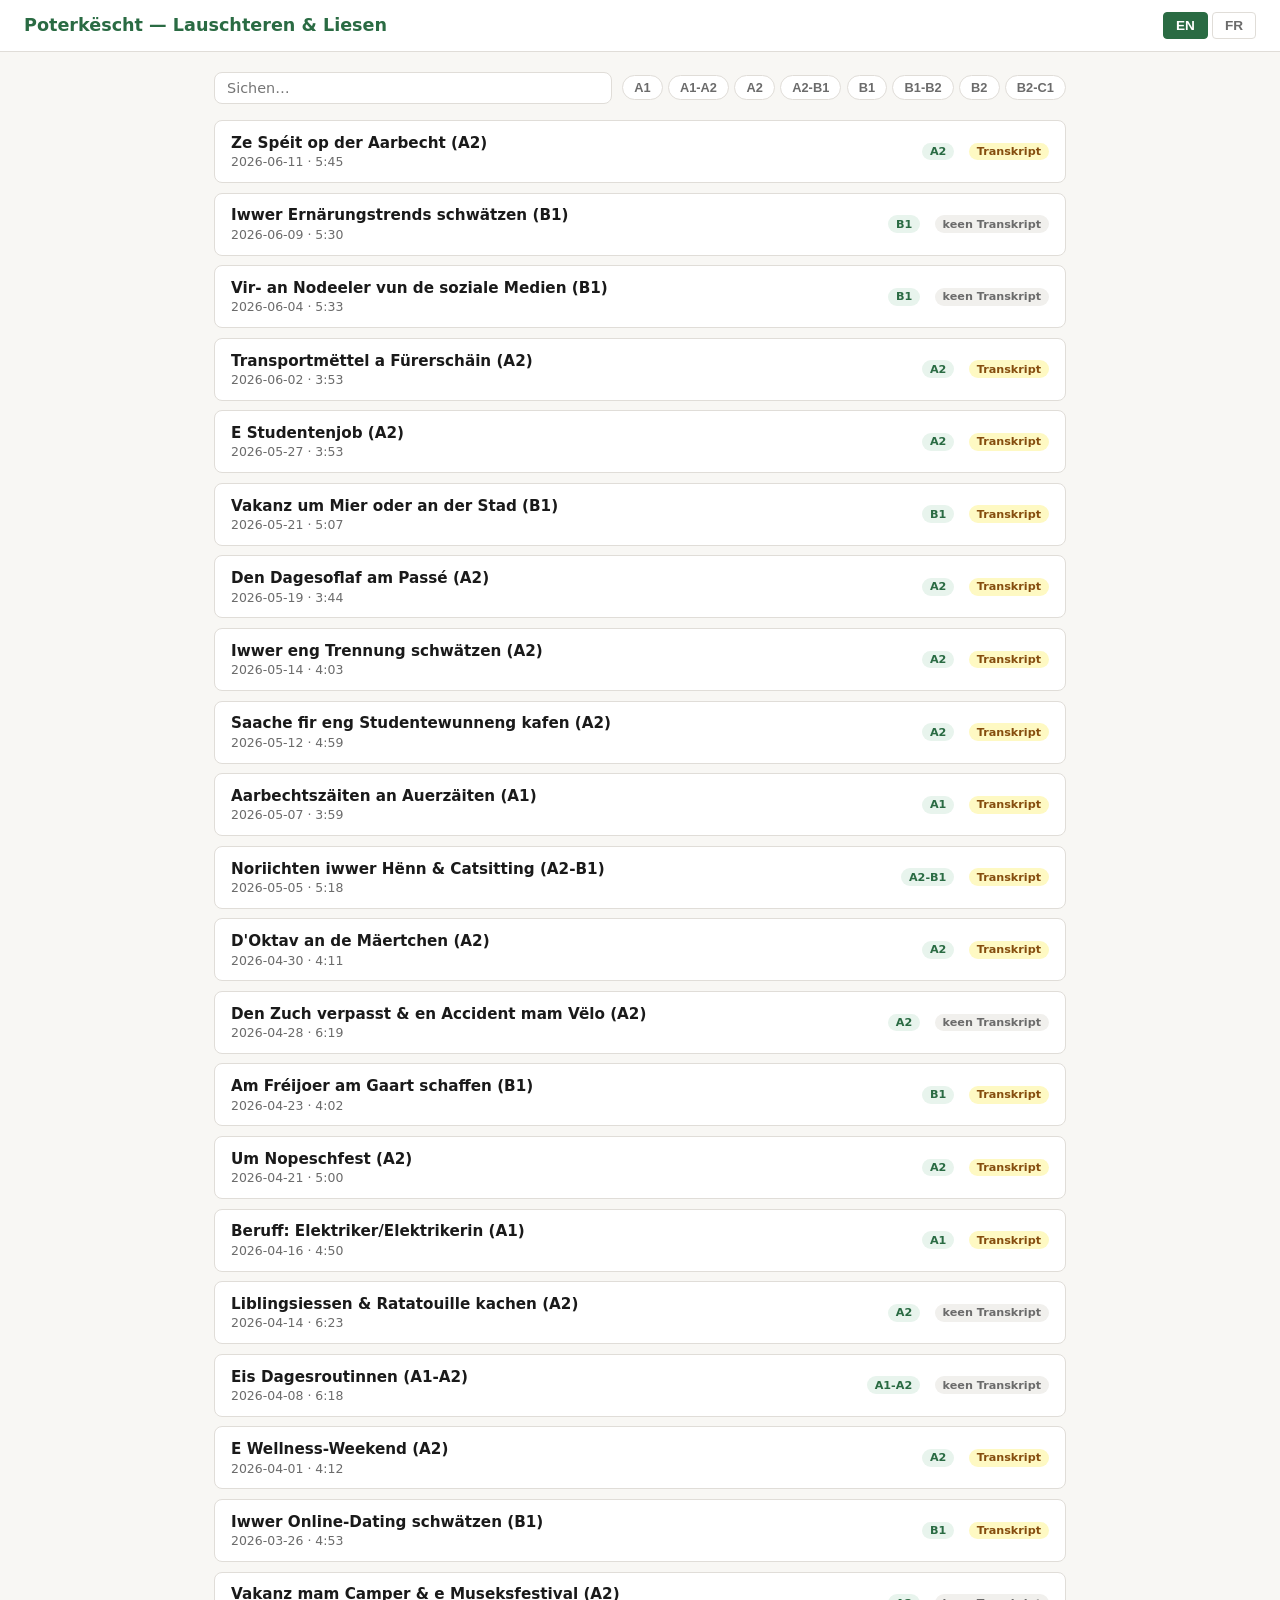
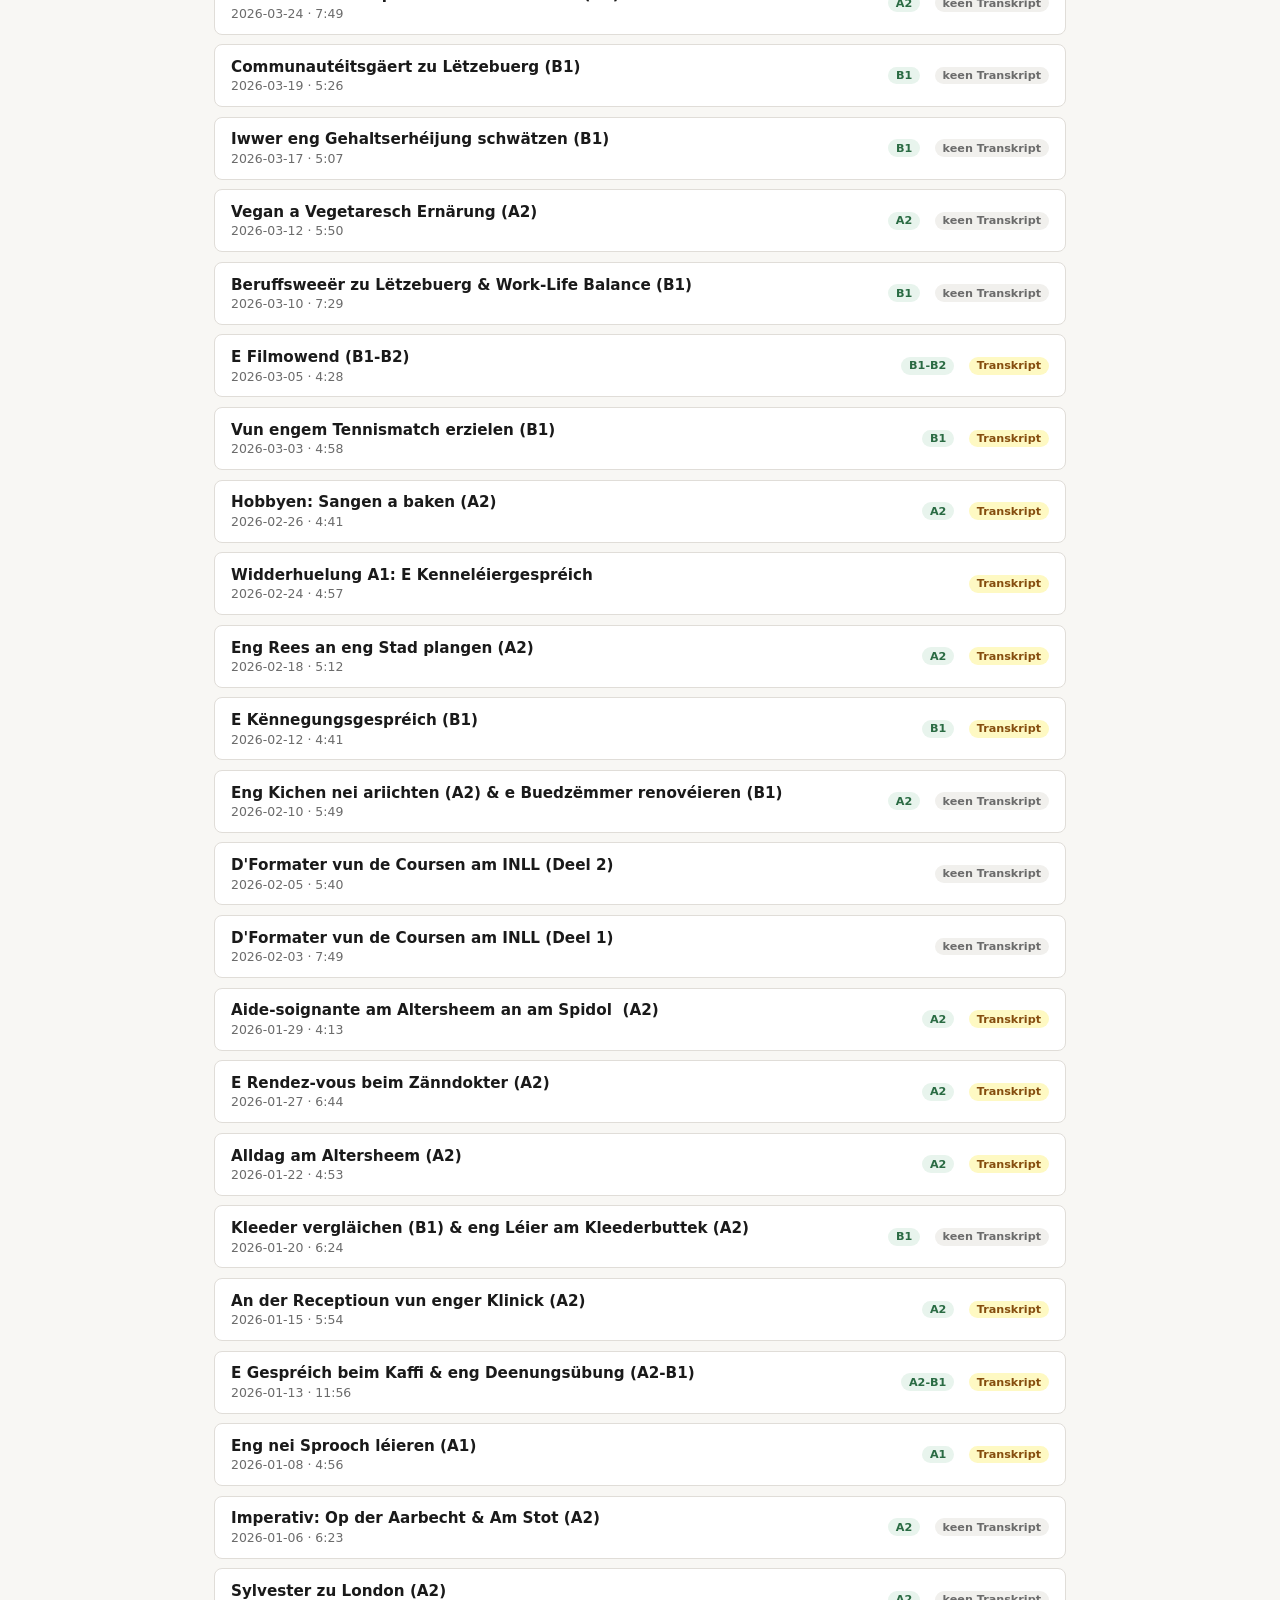
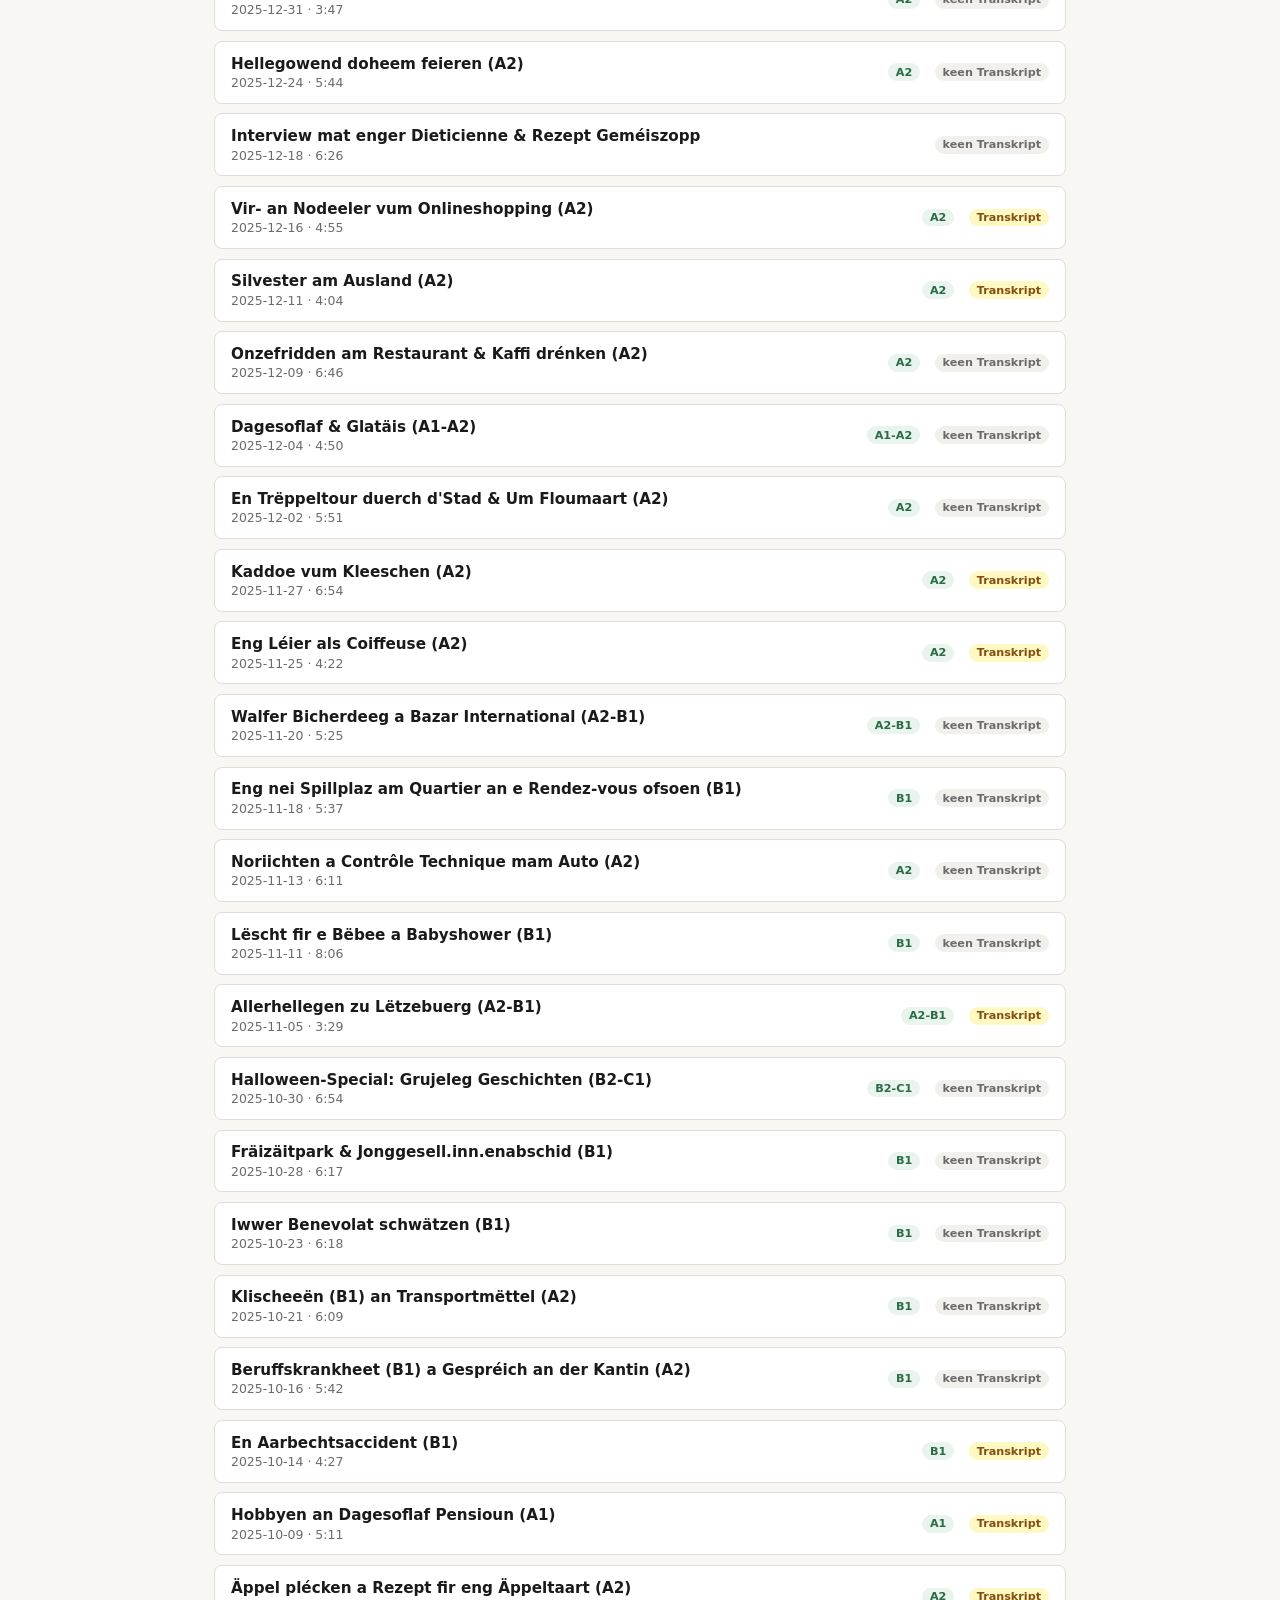
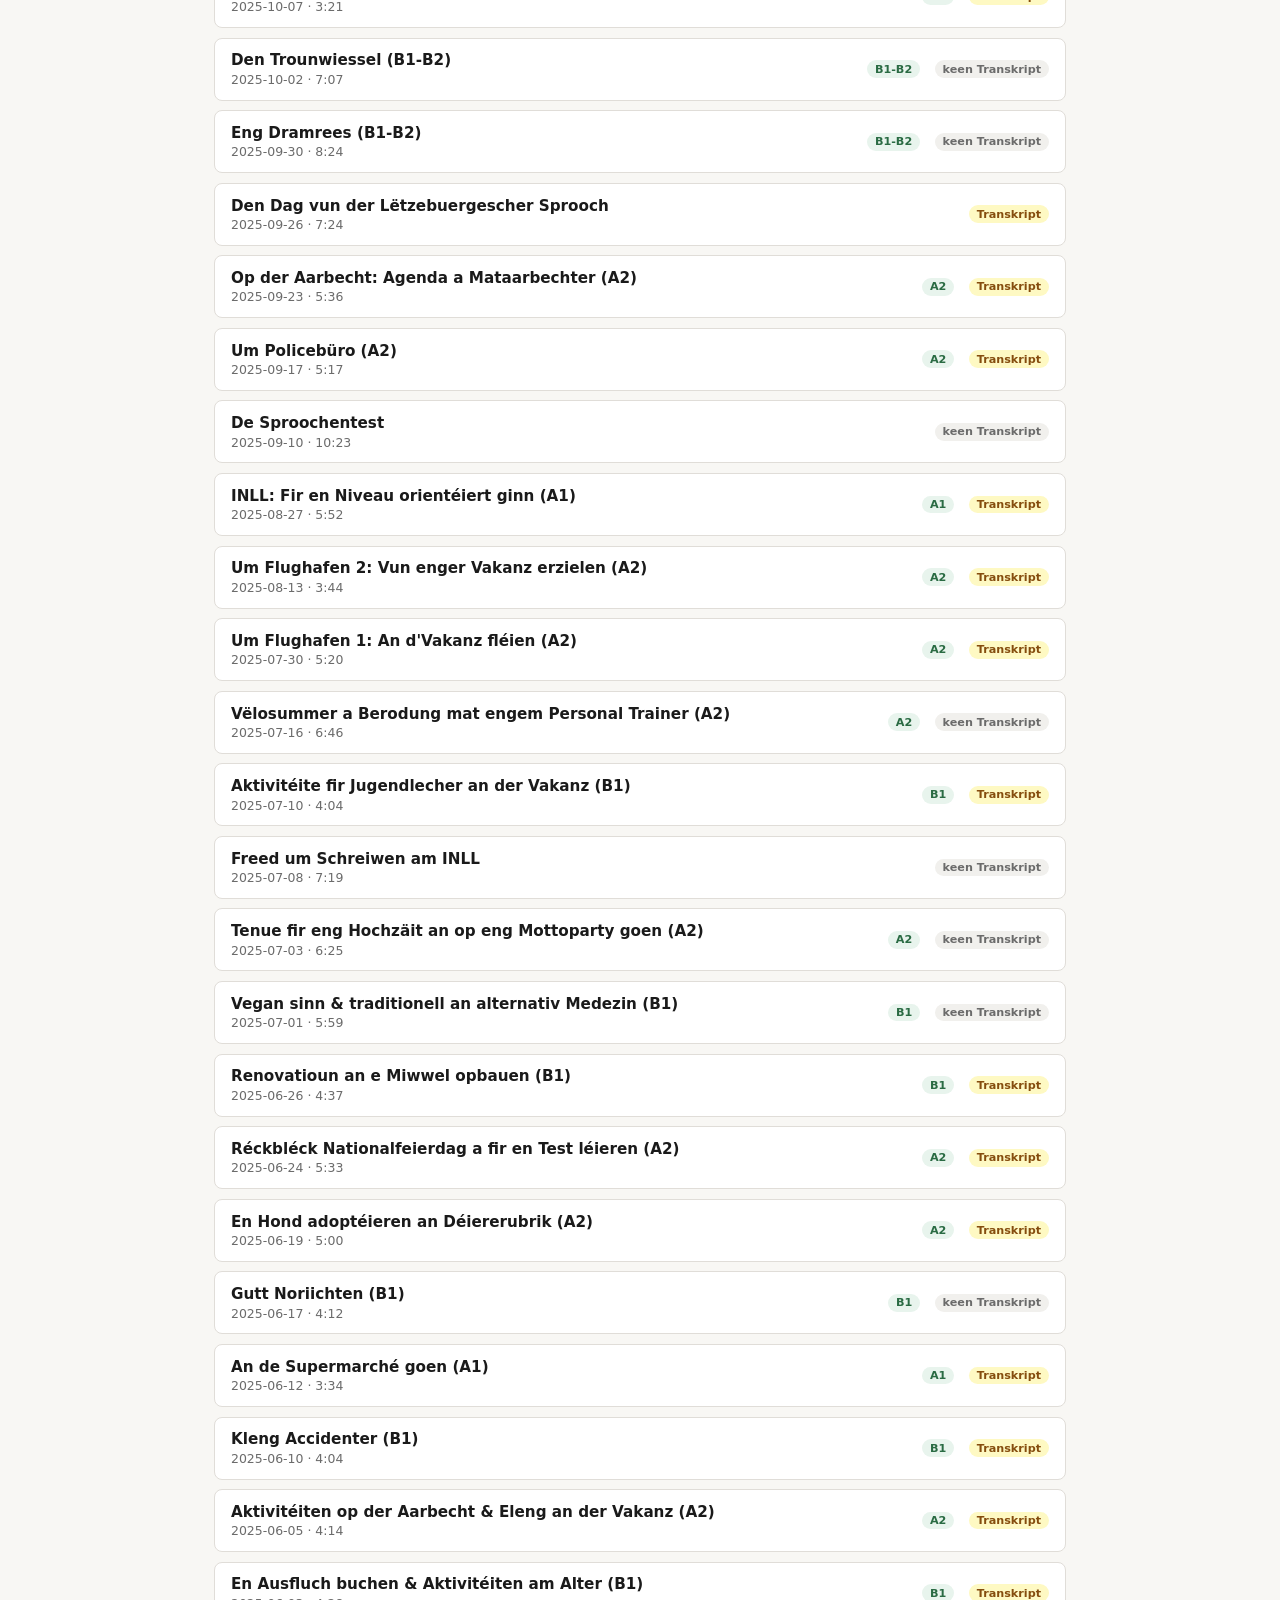
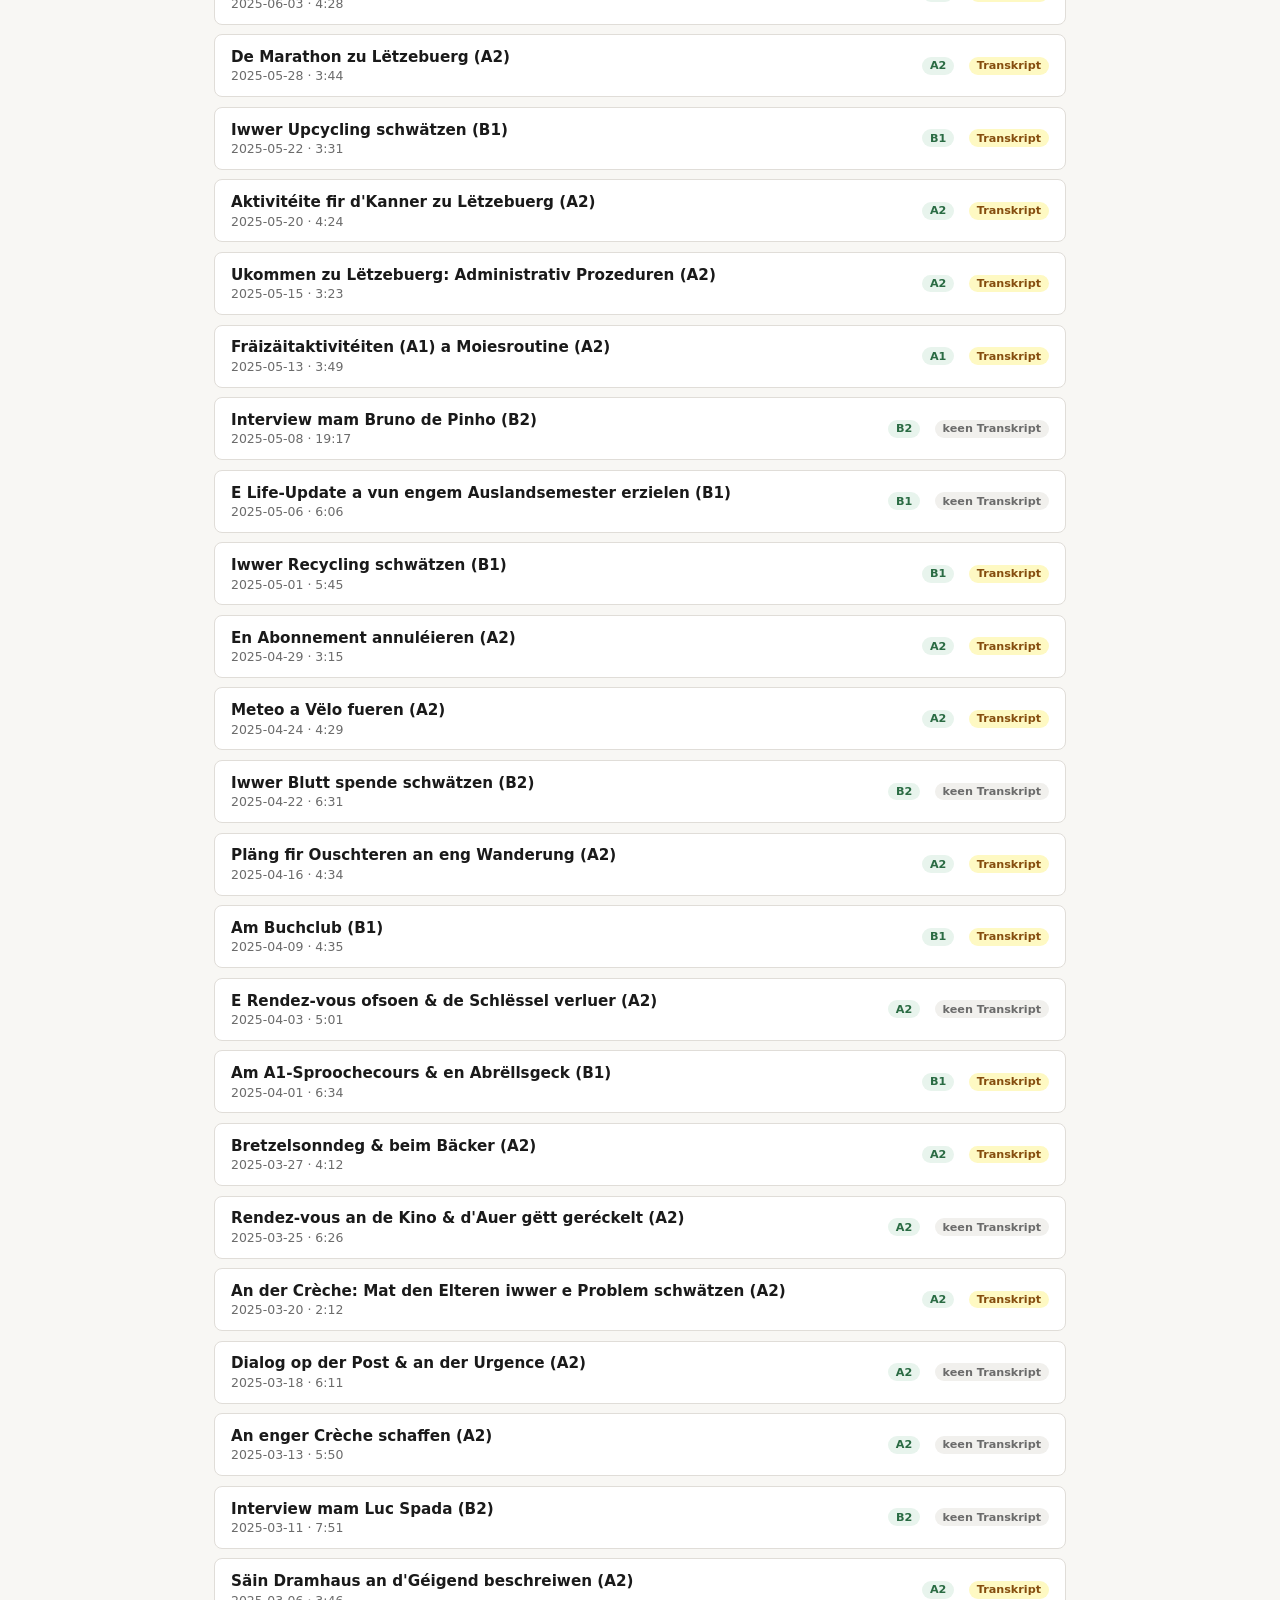
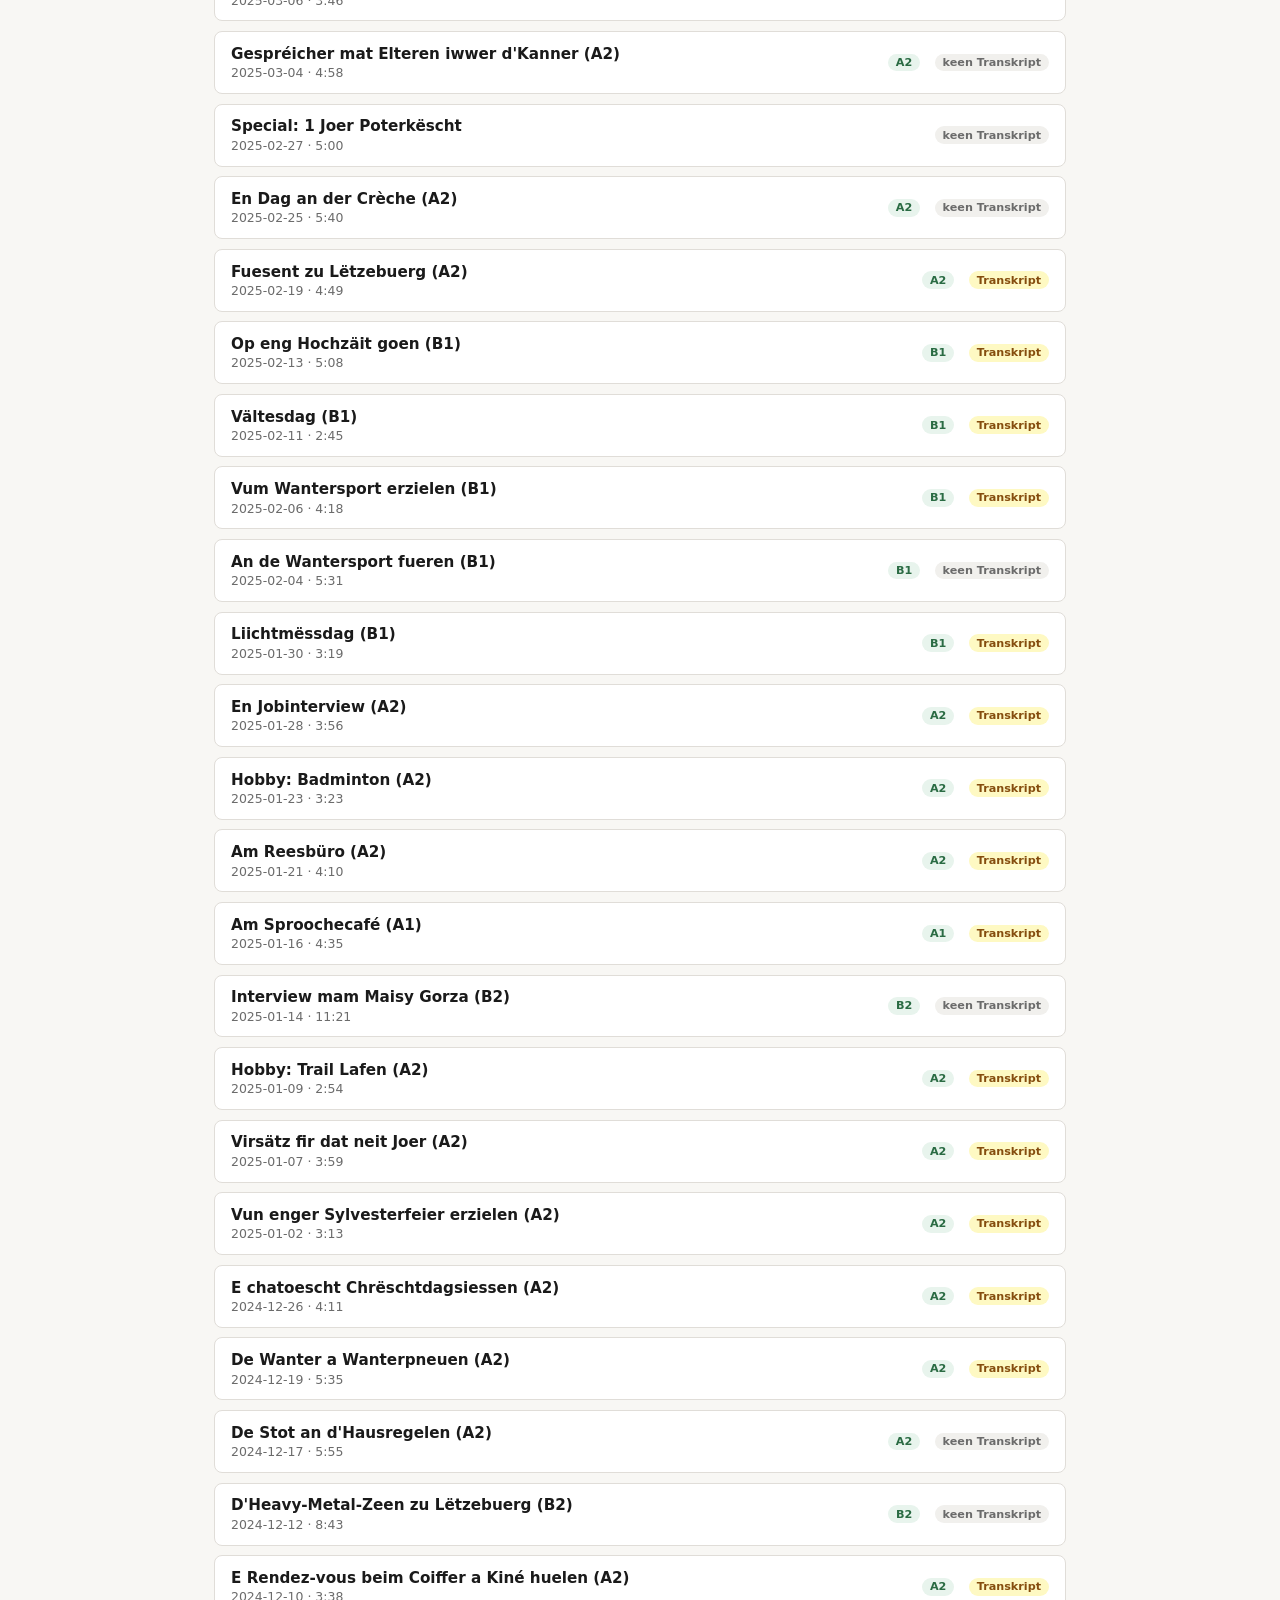
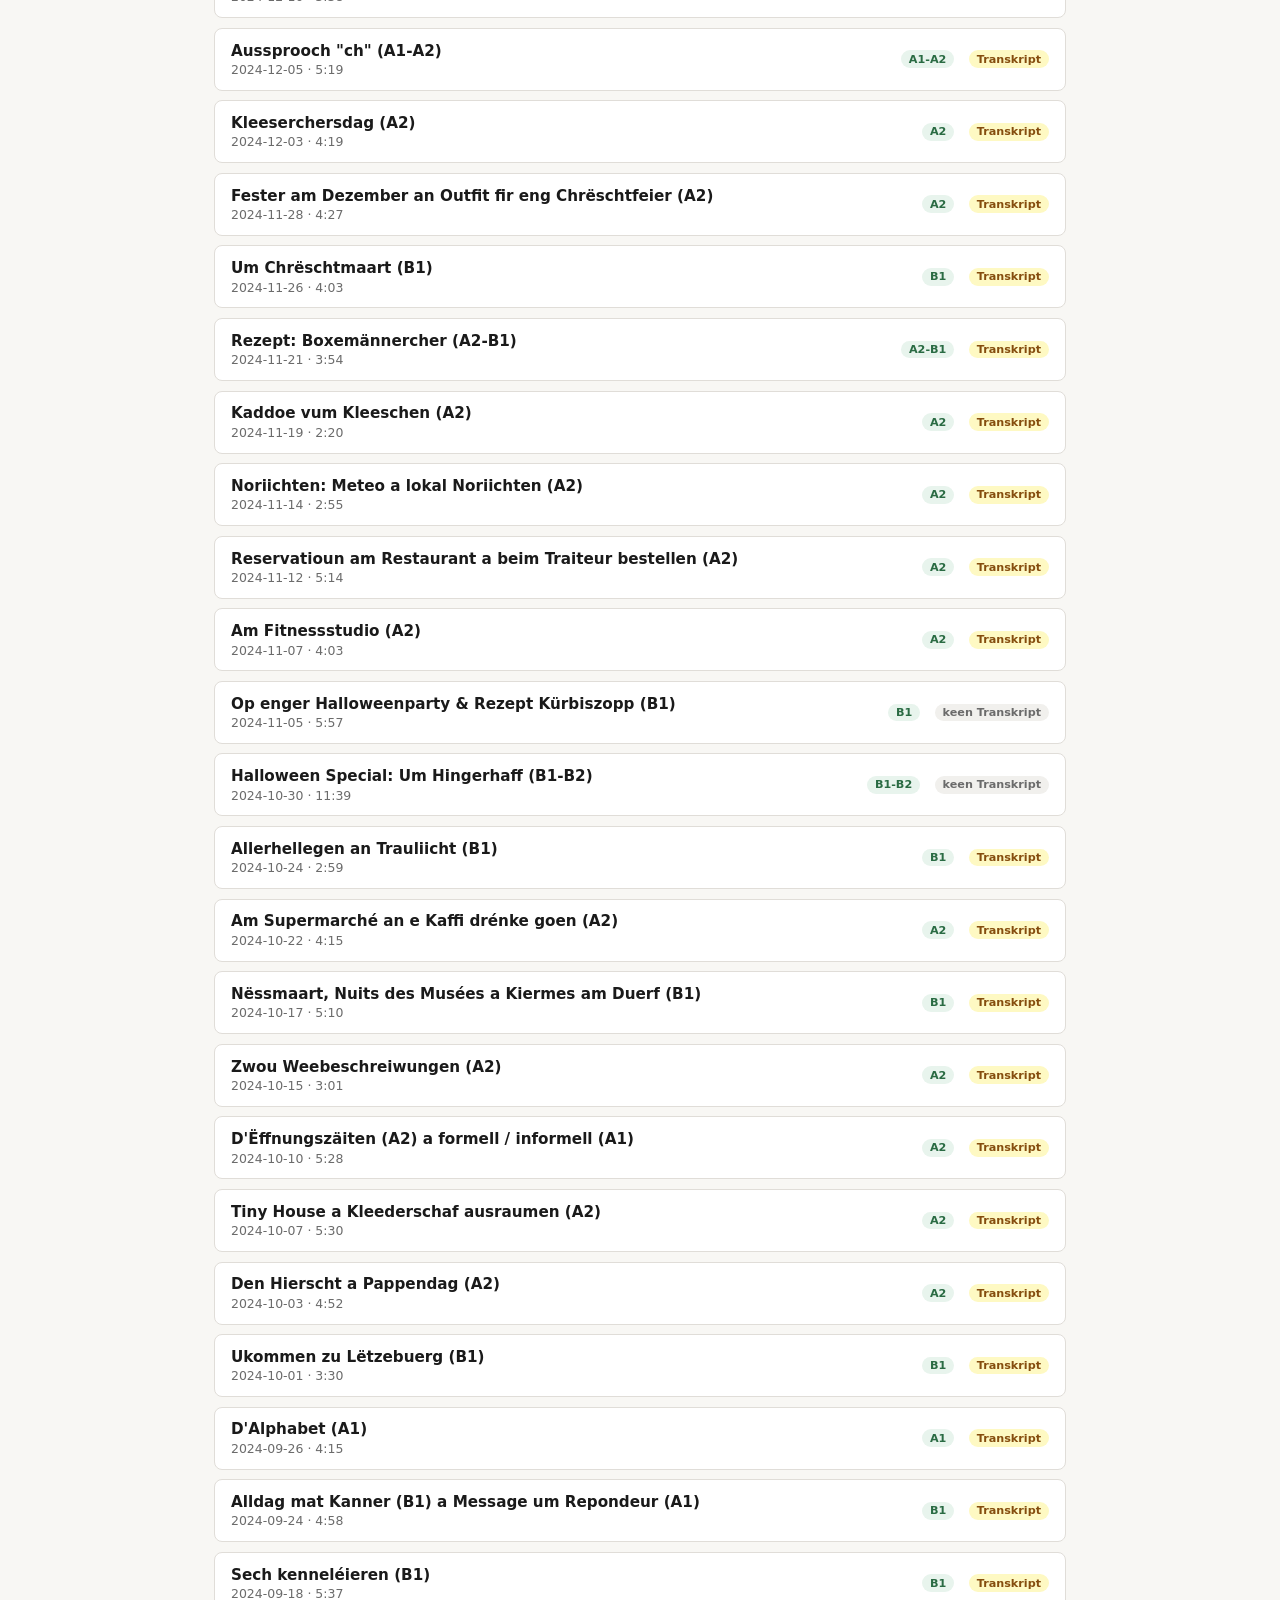
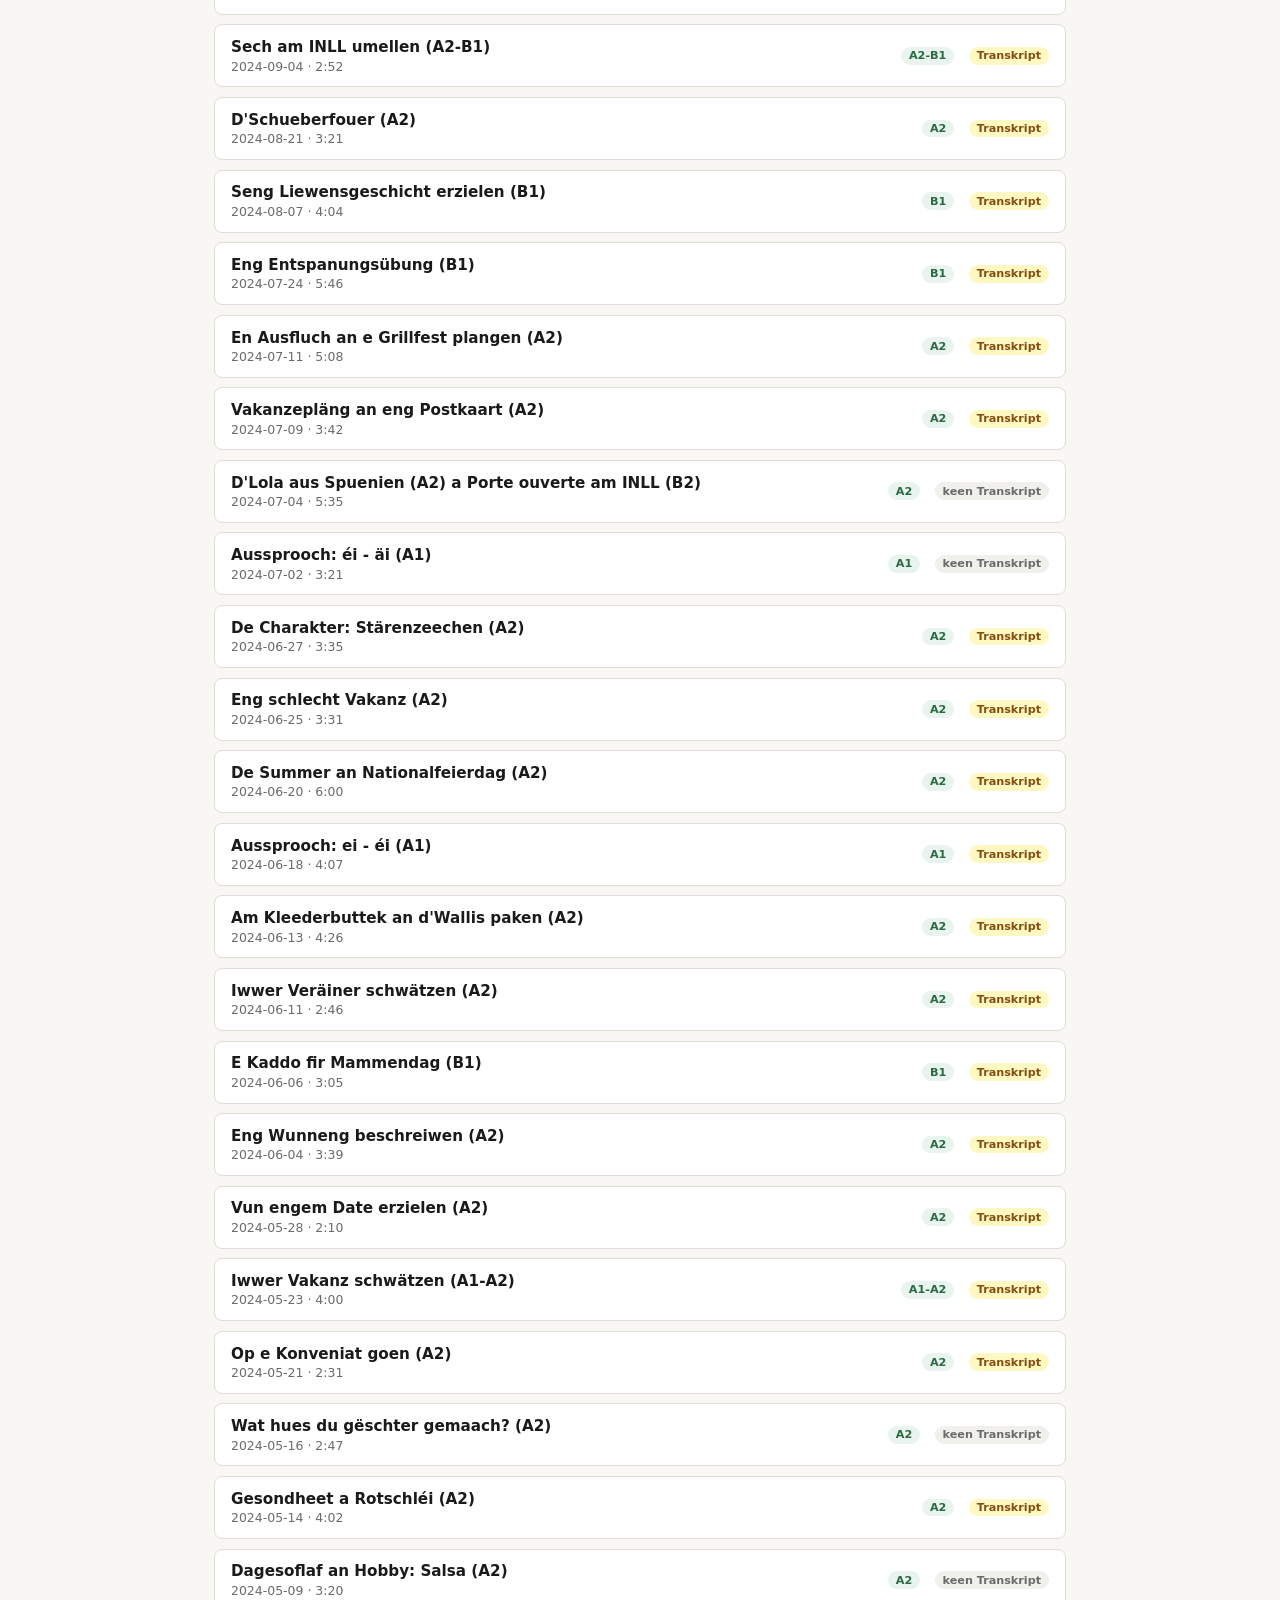
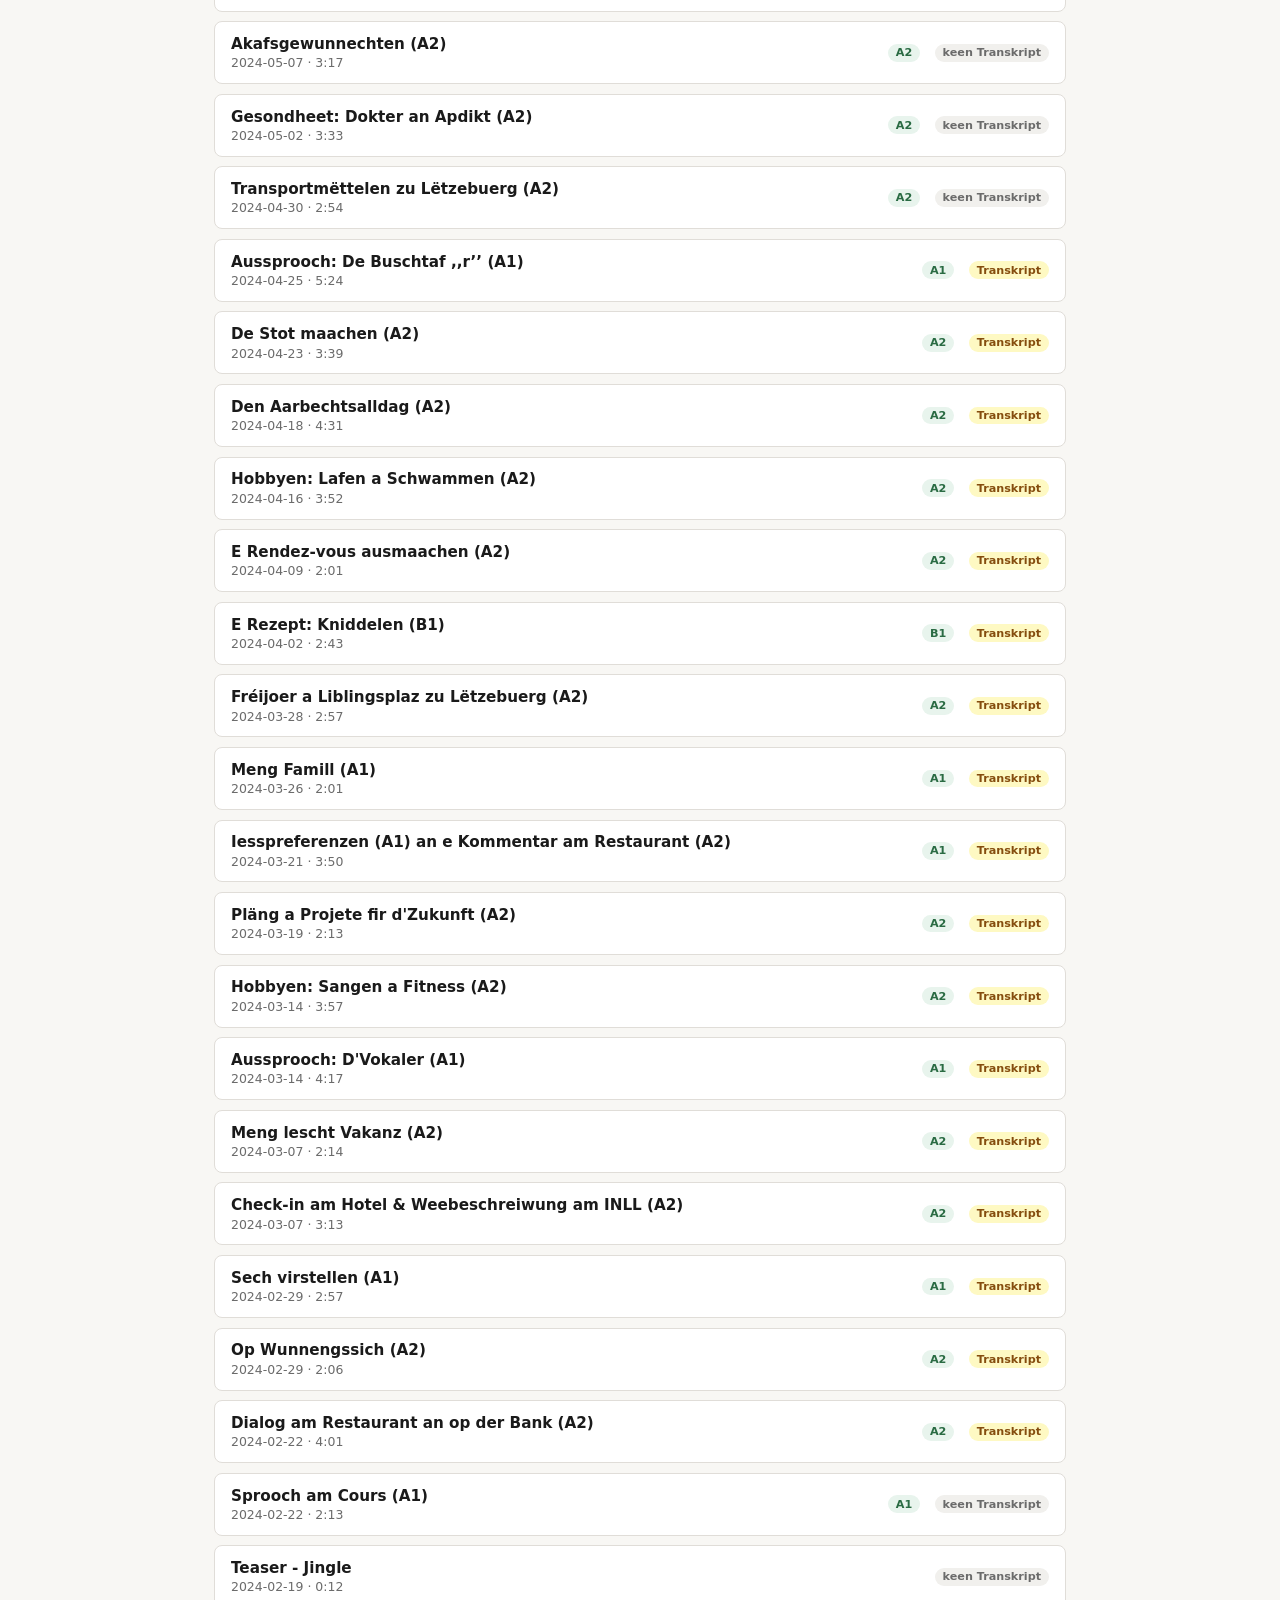
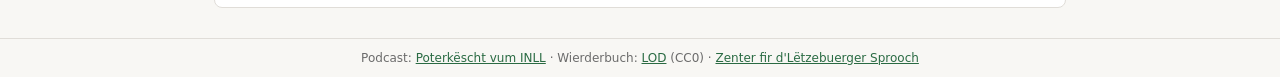
==== inll-podcast-with-transcript-highlight/index.html @ d8adc1cd "Adding INLL Podcast component of the tool INLL podcasts' transcripts would be available for word-lev" ====
<!DOCTYPE html>
<html lang="lb">
<head>
<meta charset="UTF-8">
<meta name="viewport" content="width=device-width, initial-scale=1">
<title>Poterkëscht — Podcast mat Transkripter</title>
<style>
  :root {
    --bg:         #f8f7f4;
    --surface:    #ffffff;
    --border:     #e0ddd8;
    --text:       #1a1a1a;
    --text-muted: #6b6b6b;
    --accent:     #2a6b43;
    --accent-light: #e8f4ed;
    --unknown:    #c0392b;
    --pop-bg:     #ffffff;
    --pop-shadow: 0 4px 20px rgba(0,0,0,0.14);
    --radius:     8px;
    --font:       'Segoe UI', system-ui, sans-serif;
  }

  *, *::before, *::after { box-sizing: border-box; margin: 0; padding: 0; }

  body {
    font-family: var(--font);
    background: var(--bg);
    color: var(--text);
    min-height: 100vh;
    display: flex;
    flex-direction: column;
  }

  header {
    background: var(--surface);
    border-bottom: 1px solid var(--border);
    padding: 0.75rem 1.5rem;
    display: flex;
    align-items: center;
    gap: 1rem;
    flex-wrap: wrap;
  }
  header h1 { font-size: 1.1rem; font-weight: 600; color: var(--accent); flex: 1; }

  .lang-group { display: flex; gap: 0.25rem; }
  .lang-btn {
    border: 1.5px solid var(--border);
    background: transparent;
    padding: 0.3rem 0.75rem;
    border-radius: 4px;
    font-size: 0.85rem;
    font-weight: 600;
    cursor: pointer;
    color: var(--text-muted);
    transition: all 0.15s;
  }
  .lang-btn.active { background: var(--accent); border-color: var(--accent); color: #fff; }
  .lang-btn:not(.active):hover { border-color: var(--accent); color: var(--accent); }

  main {
    flex: 1;
    padding: 1.25rem 1.5rem;
    max-width: 900px;
    width: 100%;
    margin: 0 auto;
  }

  /* ── Episode list ── */
  .list-toolbar {
    display: flex;
    gap: 0.6rem;
    align-items: center;
    flex-wrap: wrap;
    margin-bottom: 1rem;
  }
  #searchBox {
    flex: 1;
    min-width: 180px;
    padding: 0.45rem 0.75rem;
    border: 1.5px solid var(--border);
    border-radius: var(--radius);
    font-family: var(--font);
    font-size: 0.9rem;
    outline: none;
  }
  #searchBox:focus { border-color: var(--accent); }
  .chip {
    border: 1.5px solid var(--border);
    background: var(--surface);
    padding: 0.25rem 0.7rem;
    border-radius: 99px;
    font-size: 0.8rem;
    font-weight: 600;
    cursor: pointer;
    color: var(--text-muted);
  }
  .chip.active { background: var(--accent); border-color: var(--accent); color: #fff; }

  .ep-card {
    background: var(--surface);
    border: 1px solid var(--border);
    border-radius: var(--radius);
    padding: 0.8rem 1rem;
    margin-bottom: 0.6rem;
    cursor: pointer;
    display: flex;
    align-items: center;
    gap: 0.9rem;
    transition: border-color 0.12s, box-shadow 0.12s;
  }
  .ep-card:hover { border-color: var(--accent); box-shadow: 0 2px 8px rgba(0,0,0,0.06); }
  .ep-card .ep-main { flex: 1; min-width: 0; }
  .ep-title { font-weight: 600; font-size: 0.95rem; }
  .ep-meta  { font-size: 0.78rem; color: var(--text-muted); margin-top: 0.15rem; }

  .badge {
    display: inline-block;
    font-size: 0.7rem;
    font-weight: 700;
    padding: 0.15rem 0.5rem;
    border-radius: 99px;
    flex-shrink: 0;
  }
  .badge-level { background: var(--accent-light); color: var(--accent); }
  .badge-tx    { background: #fef9c3; color: #854d0e; }
  .badge-notx  { background: #f1f0ed; color: var(--text-muted); }

  /* ── Episode view ── */
  #backBtn {
    background: none;
    border: none;
    color: var(--accent);
    font-size: 0.9rem;
    font-weight: 600;
    cursor: pointer;
    padding: 0;
    margin-bottom: 0.9rem;
  }
  #backBtn:hover { text-decoration: underline; }

  .ep-head h2 { font-size: 1.25rem; margin-bottom: 0.25rem; }
  .ep-head .ep-meta { margin-bottom: 0.9rem; }

  audio { width: 100%; margin: 0.4rem 0 0.6rem; }

  .ext-links { font-size: 0.82rem; margin-bottom: 1rem; }
  .ext-links a { color: var(--accent); }

  .ep-intro {
    font-size: 0.9rem;
    color: var(--text-muted);
    font-style: italic;
    margin-bottom: 1rem;
    white-space: pre-wrap;
  }

  .transcript {
    padding: 1rem;
    border: 2px solid var(--accent);
    border-radius: var(--radius);
    background: var(--surface);
    font-size: 1rem;
    line-height: 1.9;
    white-space: pre-wrap;
    word-break: break-word;
  }

  .no-transcript {
    padding: 1rem;
    border: 1.5px dashed var(--border);
    border-radius: var(--radius);
    background: var(--surface);
    font-size: 0.9rem;
    color: var(--text-muted);
  }
  .no-transcript a { color: var(--accent); }
  .no-transcript code {
    background: var(--bg);
    padding: 0.1rem 0.35rem;
    border-radius: 4px;
    font-size: 0.82rem;
  }

  .tok-found {
    cursor: pointer;
    border-radius: 3px;
    padding: 0 2px;
    background: #fef9c3;
    transition: background 0.1s;
  }
  .tok-found:hover { background: #fde047; }
  .tok-found.tok-inflected { background: #fed7aa; }
  .tok-found.tok-inflected:hover { background: #fb923c; color: #fff; }
  .tok-unknown {
    text-decoration: underline wavy var(--unknown);
    text-underline-offset: 3px;
  }

  .legend {
    display: flex;
    gap: 1.25rem;
    font-size: 0.8rem;
    color: var(--text-muted);
    flex-wrap: wrap;
    margin-top: 0.75rem;
  }
  .legend-item { display: flex; align-items: center; gap: 0.35rem; }
  .swatch-found {
    width: 14px; height: 14px; border-radius: 3px;
    background: #fef9c3; border: 1px solid #ca8a04; display: inline-block;
  }
  .swatch-inflected {
    width: 14px; height: 14px; border-radius: 3px;
    background: #fed7aa; border: 1px solid #ea580c; display: inline-block;
  }
  .swatch-unknown {
    width: 32px; height: 14px; display: inline-block;
    text-decoration: underline wavy var(--unknown);
    text-underline-offset: 3px; font-size: 0.75rem; color: var(--text);
  }

  #statusMsg { font-size: 0.82rem; color: var(--text-muted); }

  /* ── Popover (same as reader) ── */
  #popover {
    display: none;
    position: fixed;
    z-index: 1000;
    width: 290px;
    background: var(--pop-bg);
    border: 1px solid var(--border);
    border-radius: var(--radius);
    box-shadow: var(--pop-shadow);
    overflow: hidden;
  }
  .pop-header {
    padding: 0.6rem 0.85rem 0.5rem;
    border-bottom: 1px solid var(--border);
    display: flex; align-items: baseline; gap: 0.4rem; flex-wrap: wrap;
  }
  .pop-lemma { font-weight: 700; font-size: 1.05rem; color: var(--text); }
  .pop-pos {
    font-size: 0.72rem; font-weight: 600; color: var(--text-muted);
    text-transform: uppercase; letter-spacing: 0.04em;
  }
  .pop-nav {
    display: none; align-items: center; gap: 0.2rem; margin-left: auto;
    font-size: 0.75rem; color: var(--text-muted); white-space: nowrap;
  }
  .pop-nav.visible { display: flex; }
  .pop-nav-btn {
    background: none; border: 1px solid var(--border); border-radius: 3px;
    padding: 0.1rem 0.35rem; cursor: pointer; font-size: 0.7rem;
    color: var(--text-muted); line-height: 1.4;
    transition: border-color 0.1s, color 0.1s;
  }
  .pop-nav-btn:hover { border-color: var(--accent); color: var(--accent); }
  .pop-nav-label { min-width: 2.5em; text-align: center; }
  .pop-close {
    background: none; border: none; font-size: 1rem; cursor: pointer;
    color: var(--text-muted); line-height: 1; padding: 0 2px; margin-left: 0.25rem;
  }
  .pop-close:hover { color: var(--text); }
  .pop-meta {
    padding: 0.25rem 0.85rem 0.4rem; font-size: 0.78rem;
    color: var(--text-muted); border-bottom: 1px solid var(--border); font-style: italic;
  }
  .pop-meta:empty { display: none; }
  .pop-body { padding: 0.6rem 0.85rem; max-height: 200px; overflow-y: auto; }
  .pop-no-meaning { color: var(--text-muted); font-size: 0.85rem; font-style: italic; }
  .meaning-list { list-style: none; font-size: 0.88rem; line-height: 1.5; }
  .meaning-list li {
    padding: 0.2rem 0; border-bottom: 1px solid #f0efec; display: flex; gap: 0.4rem;
  }
  .meaning-list li:last-child { border-bottom: none; }
  .meaning-num { color: var(--text-muted); font-size: 0.75rem; min-width: 1.2em; padding-top: 0.1rem; }
  .meaning-more {
    font-size: 0.8rem; color: var(--accent); background: none; border: none;
    cursor: pointer; padding: 0.2rem 0; display: block;
  }
  .meaning-more:hover { text-decoration: underline; }
  .pop-footer {
    padding: 0.5rem 0.85rem; border-top: 1px solid var(--border);
    display: flex; align-items: center; gap: 0.5rem;
  }
  .audio-btn {
    background: var(--accent); color: #fff; border: none; border-radius: 50%;
    width: 30px; height: 30px; display: flex; align-items: center; justify-content: center;
    cursor: pointer; font-size: 0.85rem; flex-shrink: 0; transition: opacity 0.15s;
  }
  .audio-btn:hover { opacity: 0.85; }
  .audio-btn[data-state="error"] { background: #c0392b; }
  .audio-btn[data-state="playing"] { background: #1f4a30; }
  .lod-link { font-size: 0.8rem; color: var(--accent); text-decoration: none; margin-left: auto; }
  .lod-link:hover { text-decoration: underline; }

  footer {
    text-align: center;
    padding: 0.75rem;
    font-size: 0.75rem;
    color: var(--text-muted);
    border-top: 1px solid var(--border);
  }
  footer a { color: var(--accent); }
</style>
</head>
<body>

<header>
  <h1>Poterkëscht — Lauschteren &amp; Liesen</h1>
  <span id="statusMsg"></span>
  <div class="lang-group">
    <button class="lang-btn active" data-lang="en">EN</button>
    <button class="lang-btn"        data-lang="fr">FR</button>
  </div>
</header>

<main>
  <!-- ── List view ── -->
  <div id="listView">
    <div class="list-toolbar">
      <input id="searchBox" type="search" placeholder="Sichen…">
      <div id="levelChips"></div>
    </div>
    <div id="epList"></div>
  </div>

  <!-- ── Episode view ── -->
  <div id="epView" style="display:none">
    <button id="backBtn">← All Episoden</button>
    <div class="ep-head">
      <h2 id="epTitle"></h2>
      <div class="ep-meta" id="epMeta"></div>
    </div>
    <audio id="epAudio" controls preload="none"></audio>
    <div class="ext-links" id="epLinks"></div>
    <div class="ep-intro" id="epIntro"></div>
    <div class="transcript" id="epTranscript" style="display:none"></div>
    <div class="no-transcript" id="epNoTranscript" style="display:none"></div>
    <div class="legend" id="legend" style="display:none">
      <span class="legend-item"><span class="swatch-found"></span>Wuert fonnt — klickt fir d'Bedeitung</span>
      <span class="legend-item"><span class="swatch-inflected"></span>Konjugatioun oder Inflektioun</span>
      <span class="legend-item"><span class="swatch-unknown">abc</span>Net am Wierderbuch</span>
    </div>
  </div>
</main>

<!-- Popover -->
<div id="popover" role="tooltip">
  <div class="pop-header">
    <span class="pop-lemma" id="popLemma"></span>
    <span class="pop-pos"   id="popPos"></span>
    <span class="pop-nav" id="popNav">
      <button class="pop-nav-btn" id="popPrev">◀</button>
      <span   class="pop-nav-label" id="popNavLabel"></span>
      <button class="pop-nav-btn" id="popNext">▶</button>
    </span>
    <button class="pop-close" id="popClose">✕</button>
  </div>
  <div class="pop-meta" id="popMeta"></div>
  <div class="pop-body" id="popBody"></div>
  <div class="pop-footer">
    <button class="audio-btn" id="audioBtn" title="Play pronunciation" style="display:none">▶</button>
    <a class="lod-link" id="lodLink" href="#" target="_blank">Open in LOD ↗</a>
  </div>
</div>

<footer>
  Podcast: <a href="https://creators.spotify.com/pod/profile/poterkescht/" target="_blank">Poterkëscht vum INLL</a> ·
  Wierderbuch: <a href="https://lod.lu" target="_blank">LOD</a> (CC0) ·
  <a href="https://zls.lu" target="_blank">Zenter fir d'Lëtzebuerger Sprooch</a>
</footer>

<script src="episodes.js"></script>
<script>
// ── State ─────────────────────────────────────────────────────────────────────
let LANG = 'en';
let DATA = null;
let dataLoading = false;
let dataLoaded  = { en: false, fr: false };
let formsLoaded  = false;
let formsLoading = false;
let CURRENT_EP   = null;     // currently open episode object
let LEVEL_FILTER = null;
const MAX_SHOWN = 5;

const EPISODES = window.PODCAST_EPISODES || [];

const POS_LABELS = {
  en: {
    NOUN: 'Noun', VERB: 'Verb', ADJ: 'Adjective', ADV: 'Adverb',
    PREP: 'Preposition', CONJ: 'Conjunction', PRON: 'Pronoun',
    INTERJ: 'Interjection', NUM: 'Numeral', ART: 'Article', PART: 'Particle',
  },
  fr: {
    NOUN: 'Nom', VERB: 'Verbe', ADJ: 'Adjectif', ADV: 'Adverbe',
    PREP: 'Préposition', CONJ: 'Conjonction', PRON: 'Pronom',
    INTERJ: 'Interjection', NUM: 'Numéral', ART: 'Article', PART: 'Particule',
  },
};
function posLabel(code) {
  return (POS_LABELS[LANG] || POS_LABELS.en)[code] || code || '';
}

// ── Dictionary loading (lazy — only when an episode is opened) ───────────────
function loadData(lang, onReady) {
  if (dataLoaded[lang]) {
    DATA = lang === 'en' ? window.LOD_EN : window.LOD_FR;
    if (onReady) onReady();
    return;
  }
  if (dataLoading) return;
  dataLoading = true;
  setStatus('Loading dictionary…');
  const script = document.createElement('script');
  script.src   = lang === 'en' ? '../common_data/lod_en.js' : '../common_data/lod_fr.js';
  script.onload = () => {
    DATA = lang === 'en' ? window.LOD_EN : window.LOD_FR;
    dataLoaded[lang] = true;
    dataLoading = false;
    setStatus('');
    loadForms();
    if (onReady) onReady();
  };
  script.onerror = () => {
    dataLoading = false;
    setStatus('Could not load dictionary.');
  };
  document.head.appendChild(script);
}

function loadForms() {
  if (formsLoaded || formsLoading) return;
  formsLoading = true;
  const script = document.createElement('script');
  script.src = '../common_data/lod_forms.js';
  script.onload = () => {
    formsLoaded  = true;
    formsLoading = false;
    if (CURRENT_EP) renderTranscript();   // re-render with inflection awareness
  };
  script.onerror = () => { formsLoading = false; };
  document.head.appendChild(script);
}

function resolveKey(surfaceKey) {
  if (DATA && DATA[surfaceKey]) return { key: surfaceKey, isInflected: false };
  if (formsLoaded && window.LOD_FORMS) {
    const base = window.LOD_FORMS[surfaceKey];
    if (base && DATA && DATA[base]) return { key: base, isInflected: true };
    const baseLower = window.LOD_FORMS[surfaceKey.toLowerCase()];
    if (baseLower && DATA && DATA[baseLower]) return { key: baseLower, isInflected: true };
  }
  return { key: null, isInflected: false };
}

// ── Language buttons ──────────────────────────────────────────────────────────
document.querySelectorAll('.lang-btn').forEach(btn => {
  btn.addEventListener('click', () => {
    document.querySelectorAll('.lang-btn').forEach(b => b.classList.remove('active'));
    btn.classList.add('active');
    LANG = btn.dataset.lang;
    DATA = null;
    dataLoaded[LANG] = false;
    if (CURRENT_EP) loadData(LANG, renderTranscript);
  });
});

// ── Tokenizer — extracts every word, ignoring surrounding punctuation ───────
// Handles ..Jo..ma..nee, hyphenated words (E-Mail-Adress), Luxembourgish
// clitics (d'Wieder, n'Apel) and typographic apostrophes (’).
function tokenize(text) {
  const norm = text.replace(/[’‘ʼ]/g, "'");      // 1:1 — indices stay aligned
  const re = /[A-Za-zÀ-ɏ]+(?:-[A-Za-zÀ-ɏ]+)*(?:'(?=[A-Za-zÀ-ɏ]))?/g;
  const tokens = [];
  let last = 0, m;
  while ((m = re.exec(norm)) !== null) {
    if (m.index > last) tokens.push({ text: text.slice(last, m.index), isWord: false });
    tokens.push({ text: text.slice(m.index, m.index + m[0].length), isWord: true });
    last = m.index + m[0].length;
  }
  if (last < text.length) tokens.push({ text: text.slice(last), isWord: false });
  return tokens;
}

function escapeHtml(s) {
  return s.replace(/&/g,'&amp;').replace(/</g,'&lt;').replace(/>/g,'&gt;');
}

// ── Episode list ──────────────────────────────────────────────────────────────
function fmtDuration(secs) {
  if (!secs) return '';
  const m = Math.floor(secs / 60), s = secs % 60;
  return `${m}:${String(s).padStart(2, '0')}`;
}

function renderList() {
  const q = document.getElementById('searchBox').value.trim().toLowerCase();
  const wrap = document.getElementById('epList');
  let html = '';
  for (const ep of EPISODES) {
    if (LEVEL_FILTER && ep.level !== LEVEL_FILTER) continue;
    if (q && !ep.title.toLowerCase().includes(q) &&
        !(ep.transcript || '').toLowerCase().includes(q)) continue;
    const tx = ep.transcript
      ? '<span class="badge badge-tx">Transkript</span>'
      : '<span class="badge badge-notx">keen Transkript</span>';
    const lvl = ep.level ? `<span class="badge badge-level">${escapeHtml(ep.level)}</span>` : '';
    html += `
      <div class="ep-card" data-id="${encodeURIComponent(ep.id)}">
        <div class="ep-main">
          <div class="ep-title">${escapeHtml(ep.title)}</div>
          <div class="ep-meta">${ep.date}${ep.duration ? ' · ' + fmtDuration(ep.duration) : ''}</div>
        </div>
        ${lvl} ${tx}
      </div>`;
  }
  wrap.innerHTML = html || '<p style="color:var(--text-muted);font-size:0.9rem">Keng Episode fonnt.</p>';
}

function renderChips() {
  const levels = [...new Set(EPISODES.map(e => e.level).filter(Boolean))].sort();
  const wrap = document.getElementById('levelChips');
  wrap.innerHTML = levels.map(l =>
    `<button class="chip" data-level="${escapeHtml(l)}">${escapeHtml(l)}</button>`).join(' ');
  wrap.addEventListener('click', e => {
    const chip = e.target.closest('.chip');
    if (!chip) return;
    const lvl = chip.dataset.level;
    LEVEL_FILTER = (LEVEL_FILTER === lvl) ? null : lvl;
    wrap.querySelectorAll('.chip').forEach(c =>
      c.classList.toggle('active', c.dataset.level === LEVEL_FILTER));
    renderList();
  });
}

document.getElementById('searchBox').addEventListener('input', renderList);

document.getElementById('epList').addEventListener('click', e => {
  const card = e.target.closest('.ep-card');
  if (!card) return;
  location.hash = 'ep/' + card.dataset.id;
});

document.getElementById('backBtn').addEventListener('click', () => {
  location.hash = '';
});

// ── Episode view ──────────────────────────────────────────────────────────────
function openEpisode(ep) {
  CURRENT_EP = ep;
  document.getElementById('listView').style.display = 'none';
  document.getElementById('epView').style.display   = '';
  document.getElementById('epTitle').textContent    = ep.title;

  const metaBits = [ep.date];
  if (ep.duration) metaBits.push(fmtDuration(ep.duration) + ' min');
  document.getElementById('epMeta').textContent = metaBits.join(' · ');

  const audio = document.getElementById('epAudio');
  if (ep.audio) {
    audio.style.display = '';
    audio.src = ep.audio;
  } else {
    audio.style.display = 'none';
    audio.removeAttribute('src');
  }

  document.getElementById('epLinks').innerHTML =
    `<a href="${escapeHtml(ep.link)}" target="_blank">Op Spotify lauschteren ↗</a>`;

  document.getElementById('epIntro').textContent = ep.intro || '';

  const txDiv = document.getElementById('epTranscript');
  const noTx  = document.getElementById('epNoTranscript');
  if (ep.transcript) {
    txDiv.style.display = '';
    noTx.style.display  = 'none';
    document.getElementById('legend').style.display = 'flex';
    txDiv.innerHTML = '<em style="color:var(--text-muted)">Loading…</em>';
    loadData(LANG, renderTranscript);
  } else {
    txDiv.style.display = 'none';
    document.getElementById('legend').style.display = 'none';
    noTx.style.display = '';
    noTx.innerHTML =
      `Den Transkript fir dës Episod ass um
       <a href="https://learningspace.inll.lu/course/view.php?id=5497" target="_blank">
       INLL Learning Space ↗</a> (klickt op “access as guest”).<br><br>
       <strong>Fir en hei dranzesetzen:</strong> Text kopéieren →
       als <code>transcripts/${escapeHtml(ep.id)}.txt</code> späicheren →
       <code>python build_episodes.py</code> → commit &amp; push.`;
  }
  window.scrollTo(0, 0);
}

function showList() {
  CURRENT_EP = null;
  closePopover();
  const audio = document.getElementById('epAudio');
  audio.pause();
  document.getElementById('epView').style.display   = 'none';
  document.getElementById('listView').style.display = '';
  setStatus('');
}

function renderTranscript() {
  if (!CURRENT_EP || !CURRENT_EP.transcript || !DATA) return;
  const tokens = tokenize(CURRENT_EP.transcript);
  let found = 0, inflected = 0, unknown = 0, html = '';
  for (const tok of tokens) {
    if (!tok.isWord) { html += escapeHtml(tok.text); continue; }
    const surface = tok.text.toLowerCase().replace(/[’‘ʼ]/g, "'");
    const { key, isInflected } = resolveKey(surface);
    if (key) {
      found++;
      if (isInflected) inflected++;
      const cls = isInflected ? 'tok-found tok-inflected' : 'tok-found';
      html += `<span class="${cls}" data-key="${encodeURIComponent(key)}">${escapeHtml(tok.text)}</span>`;
    } else if (/^[A-Z]$/.test(tok.text)) {
      html += escapeHtml(tok.text);          // speaker labels (A:, B:) — not errors
    } else {
      if (tok.text.trim()) unknown++;
      html += `<span class="tok-unknown">${escapeHtml(tok.text)}</span>`;
    }
  }
  document.getElementById('epTranscript').innerHTML = html;
  const inflMsg = inflected ? ` (${inflected} via inflection)` : '';
  setStatus(`${found.toLocaleString()} Wierder fonnt${inflMsg} · ${unknown.toLocaleString()} net am Wierderbuch`);
}

// ── Hash routing ──────────────────────────────────────────────────────────────
function route() {
  const m = location.hash.match(/^#ep\/(.+)$/);
  if (m) {
    const id = decodeURIComponent(m[1]);
    const ep = EPISODES.find(e => e.id === id);
    if (ep) { openEpisode(ep); return; }
  }
  showList();
}
window.addEventListener('hashchange', route);

// ── Popover — identical to reader ─────────────────────────────────────────────
const popover    = document.getElementById('popover');
const popLemma   = document.getElementById('popLemma');
const popPos     = document.getElementById('popPos');
const popNav     = document.getElementById('popNav');
const popNavLabel= document.getElementById('popNavLabel');
const popMeta    = document.getElementById('popMeta');
const popBody    = document.getElementById('popBody');
const audioBtn   = document.getElementById('audioBtn');
const lodLink    = document.getElementById('lodLink');
let _audio = null;
let _popEntries = [];
let _popIdx     = 0;
let _popAnchor  = null;

function renderPopEntry() {
  const entry = _popEntries[_popIdx];
  const total = _popEntries.length;

  popLemma.textContent = entry.lemma || '';
  popPos.textContent   = posLabel(entry.pos);

  let meta = '';
  if ('pl' in entry) {
    const gender = entry.g ? entry.g + ' ' : '';
    const plural = entry.pl != null
      ? `pl. ${entry.pl}`
      : (LANG === 'fr' ? 'sans pluriel' : 'no plural');
    meta = gender + plural;
  } else if (entry.aux) {
    meta = `aux. ${entry.aux}`;
  }
  popMeta.textContent = meta;

  if (total > 1) {
    popNavLabel.textContent = `${_popIdx + 1}/${total}`;
    popNav.classList.add('visible');
  } else {
    popNav.classList.remove('visible');
  }

  const audioUrl = `https://lod.lu/uploads/AAC/${entry.id}.m4a`;
  if (_audio) { _audio.pause(); _audio = null; }
  audioBtn.dataset.url   = audioUrl;
  audioBtn.dataset.state = '';
  audioBtn.textContent   = '▶';
  audioBtn.style.display = '';

  lodLink.href = `https://lod.lu/artikel/${entry.id.toUpperCase()}`;

  const items = entry.m || [];
  if (items.length === 0) {
    popBody.innerHTML = '<p class="pop-no-meaning">No meaning available.</p>';
  } else {
    const visible = items.slice(0, MAX_SHOWN);
    const hidden  = items.slice(MAX_SHOWN);
    const rows = visible.map((m, i) =>
      `<li><span class="meaning-num">${items.length > 1 ? (i+1)+'.' : ''}</span>${escapeHtml(m)}</li>`
    ).join('');
    const more = hidden.length
      ? `<button class="meaning-more" id="meaningMore">+ ${hidden.length} more</button>` : '';
    popBody.innerHTML = `<ul class="meaning-list" id="meaningList">${rows}</ul>${more}`;
    if (hidden.length) {
      document.getElementById('meaningMore').addEventListener('click', function(e) {
        e.stopPropagation();
        const list = document.getElementById('meaningList');
        hidden.forEach((m, i) => {
          const li = document.createElement('li');
          li.innerHTML = `<span class="meaning-num">${visible.length+i+1}.</span>${escapeHtml(m)}`;
          list.appendChild(li);
        });
        this.remove();
        repositionPopover(_popAnchor);
      });
    }
  }
  repositionPopover(_popAnchor);
}

function showPopover(key, anchorEl) {
  const raw = DATA ? DATA[key] : null;
  if (!raw) return;
  const entries = Array.isArray(raw) ? raw : [raw];
  if (entries.length === 0) return;
  _popEntries = entries;
  _popIdx     = 0;
  _popAnchor  = anchorEl;
  positionPopover(anchorEl);
  renderPopEntry();
}

document.getElementById('popPrev').addEventListener('click', e => {
  e.stopPropagation();
  if (_popEntries.length < 2) return;
  _popIdx = (_popIdx - 1 + _popEntries.length) % _popEntries.length;
  renderPopEntry();
});
document.getElementById('popNext').addEventListener('click', e => {
  e.stopPropagation();
  if (_popEntries.length < 2) return;
  _popIdx = (_popIdx + 1) % _popEntries.length;
  renderPopEntry();
});

function positionPopover(anchorEl) {
  popover.style.visibility = 'hidden';
  popover.style.display    = 'block';
  const ph = popover.offsetHeight;
  const pw = popover.offsetWidth || 290;
  popover.style.display    = 'none';
  popover.style.visibility = '';

  const rect   = anchorEl.getBoundingClientRect();
  const margin = 8;
  let left = rect.left;
  if (left + pw > window.innerWidth - margin) left = window.innerWidth - pw - margin;
  if (left < margin) left = margin;
  let top = rect.bottom + margin;
  if (top + ph > window.innerHeight - margin) top = rect.top - ph - margin;
  if (top < margin) top = margin;

  popover.style.left    = left + 'px';
  popover.style.top     = top  + 'px';
  popover.style.display = 'block';
  popover._anchor = anchorEl;
}

function repositionPopover(anchorEl) {
  if (popover.style.display !== 'none') positionPopover(anchorEl || popover._anchor);
}

function closePopover() {
  if (_audio) { _audio.pause(); _audio = null; }
  audioBtn.dataset.state = '';
  audioBtn.textContent   = '▶';
  popover.style.display  = 'none';
  _popEntries = [];
}

document.getElementById('popClose').addEventListener('click', closePopover);
document.addEventListener('click', e => {
  if (!popover.contains(e.target) && !e.target.classList.contains('tok-found')) closePopover();
});

audioBtn.addEventListener('click', e => {
  e.stopPropagation();
  const url = audioBtn.dataset.url;
  if (!url) return;
  if (_audio) {
    _audio.pause(); _audio = null;
    if (audioBtn.dataset.state === 'playing') {
      audioBtn.dataset.state = ''; audioBtn.textContent = '▶'; return;
    }
  }
  _audio = new Audio(url);
  audioBtn.dataset.state = 'loading';
  audioBtn.textContent   = '…';
  _audio.addEventListener('canplay',  () => { audioBtn.dataset.state = 'playing'; audioBtn.textContent = '■'; });
  _audio.addEventListener('ended',    () => { audioBtn.dataset.state = ''; audioBtn.textContent = '▶'; _audio = null; });
  _audio.play().catch(() => {
    audioBtn.dataset.state = 'error'; audioBtn.textContent = '✕';
    setTimeout(() => { audioBtn.dataset.state = ''; audioBtn.textContent = '▶'; }, 2000);
  });
});

document.getElementById('epTranscript').addEventListener('click', e => {
  const span = e.target.closest('.tok-found');
  if (!span) { closePopover(); return; }
  e.stopPropagation();
  const key = decodeURIComponent(span.dataset.key);
  showPopover(key, span);
});

function setStatus(msg) {
  document.getElementById('statusMsg').textContent = msg;
}

// ── Init ──────────────────────────────────────────────────────────────────────
renderChips();
renderList();
route();
</script>
</body>
</html>
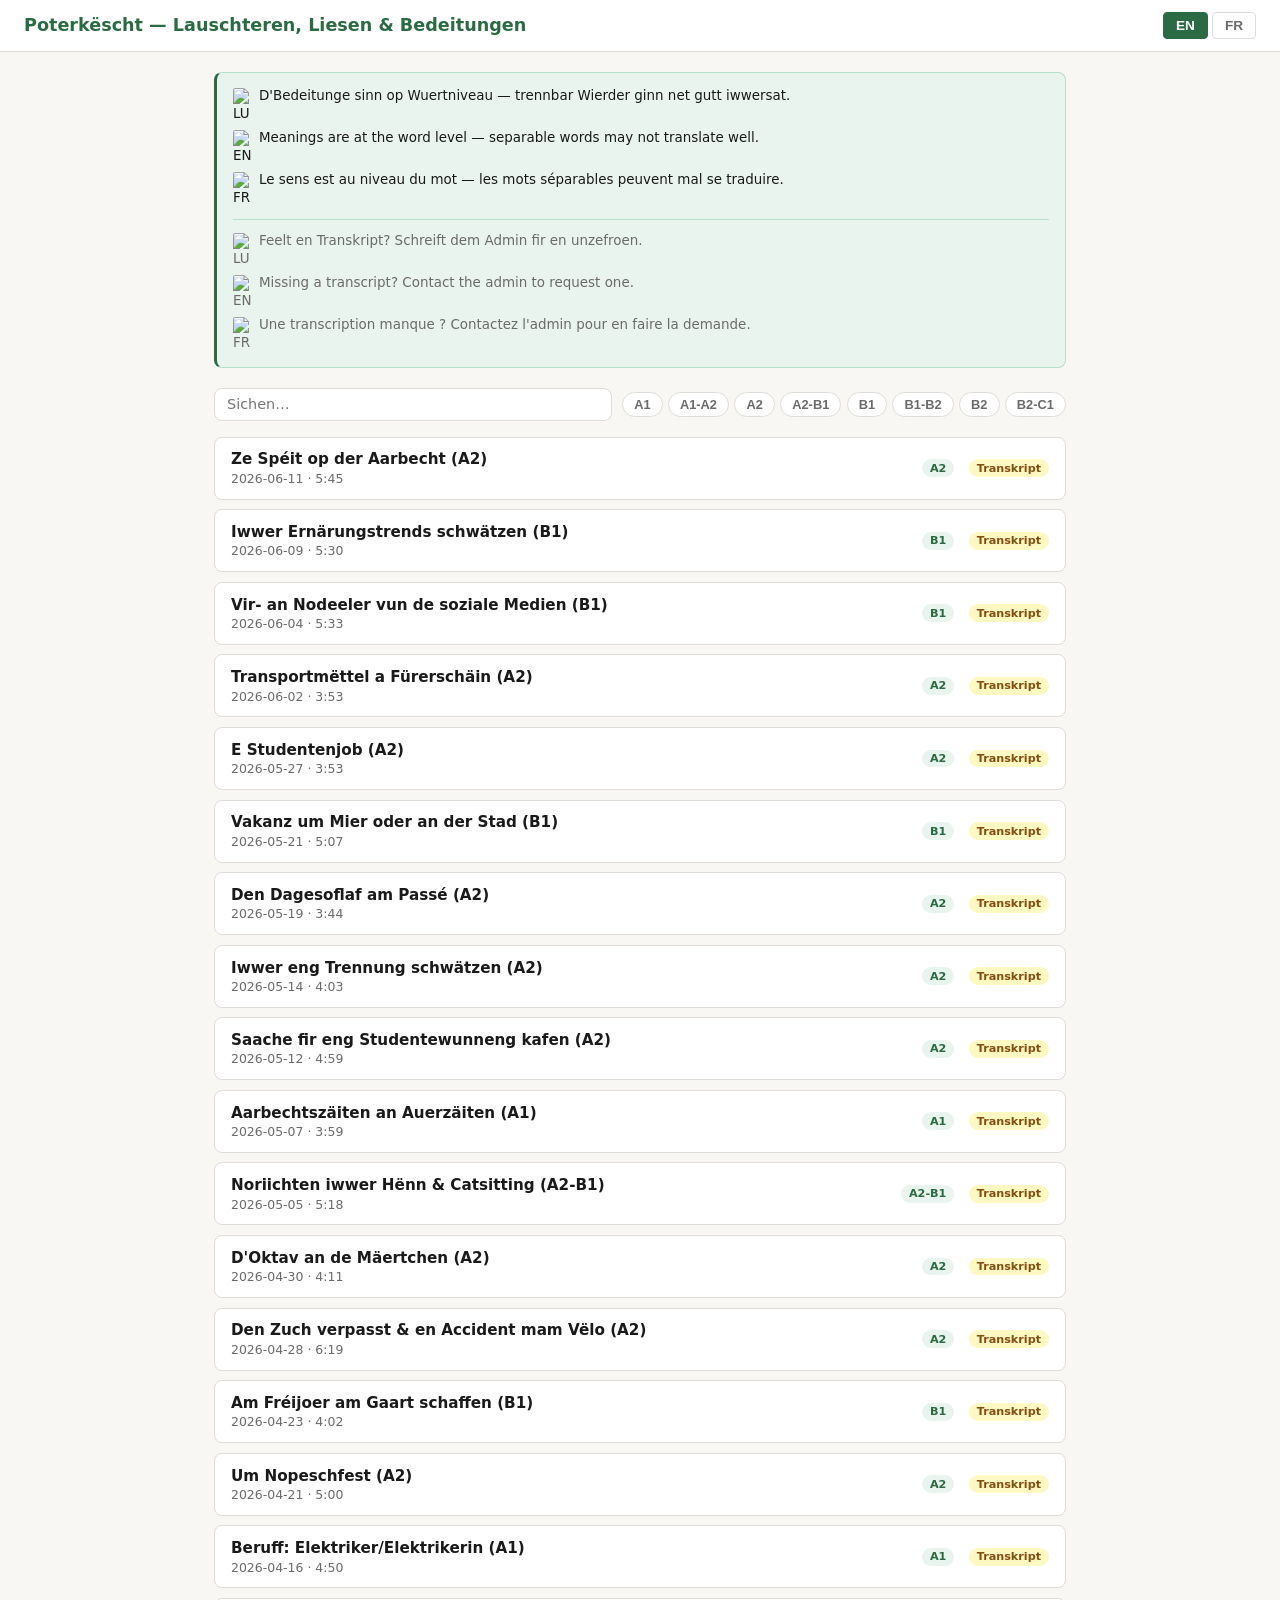
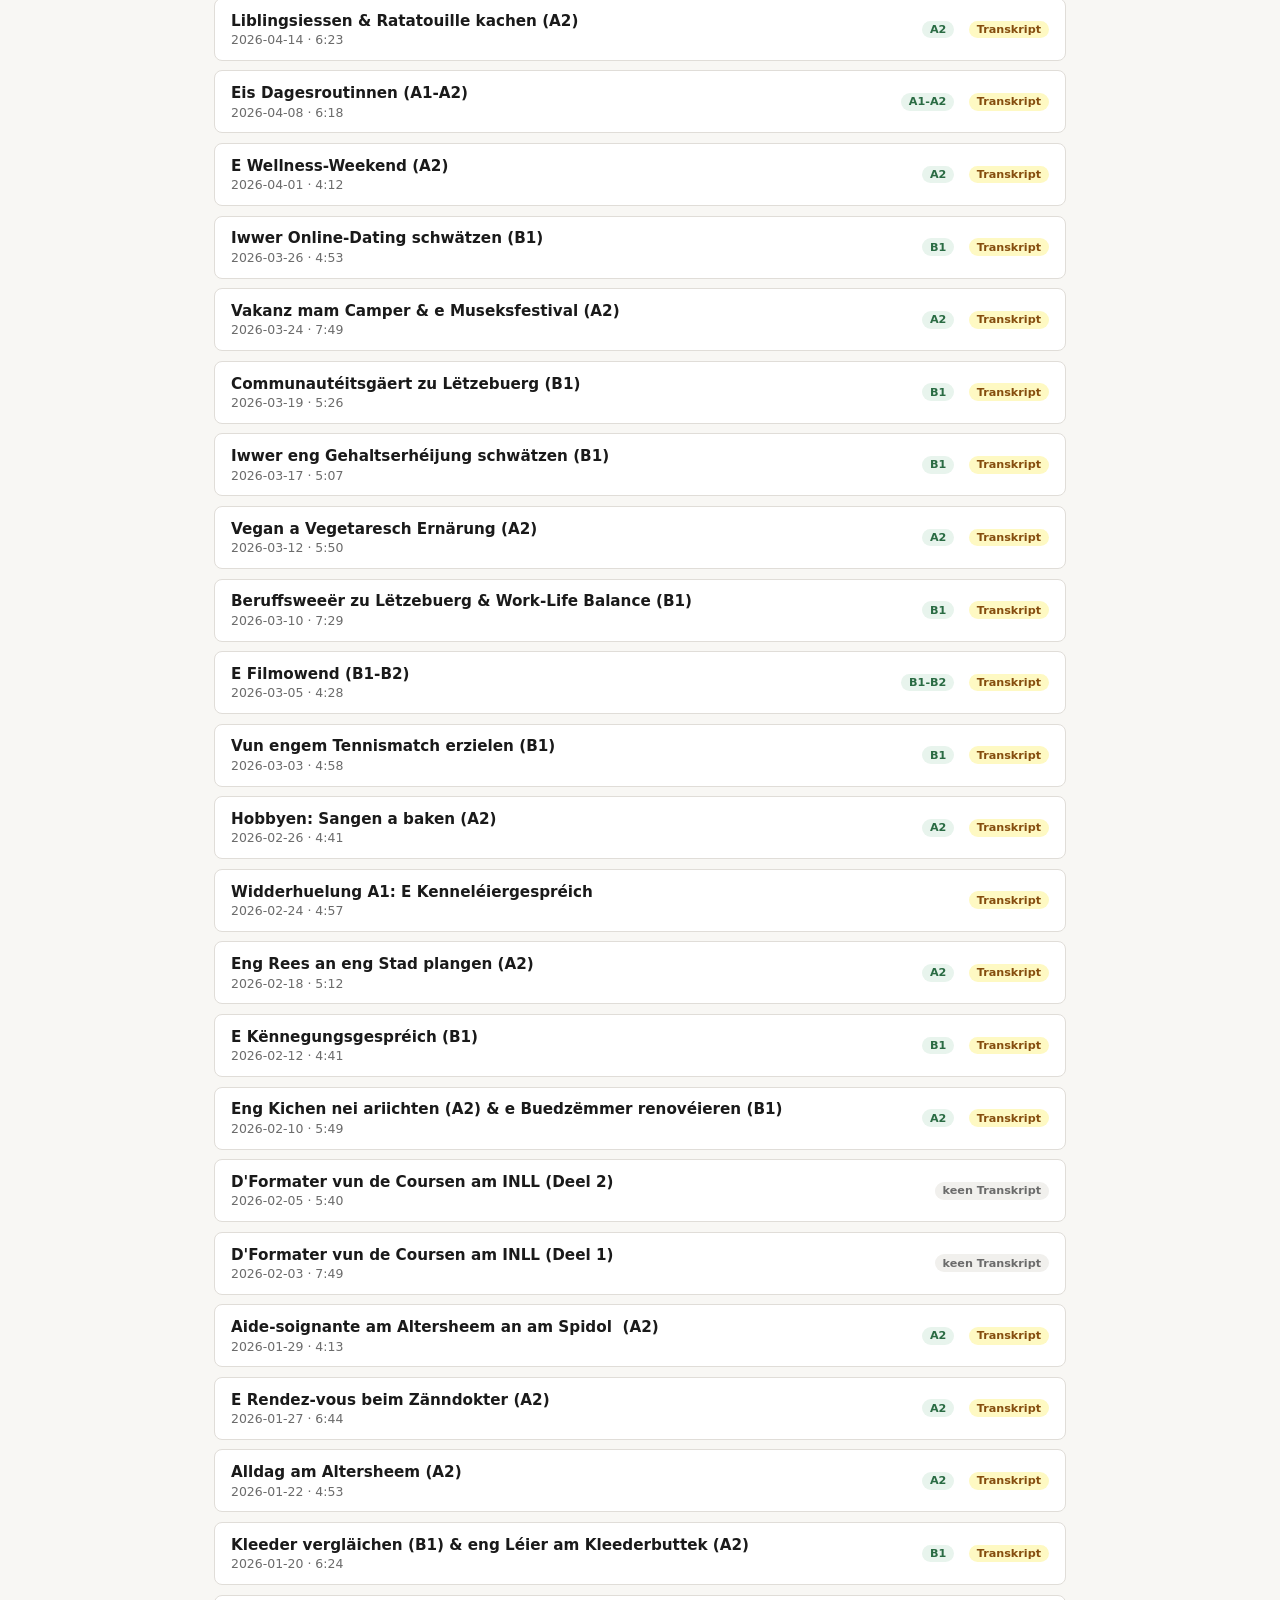
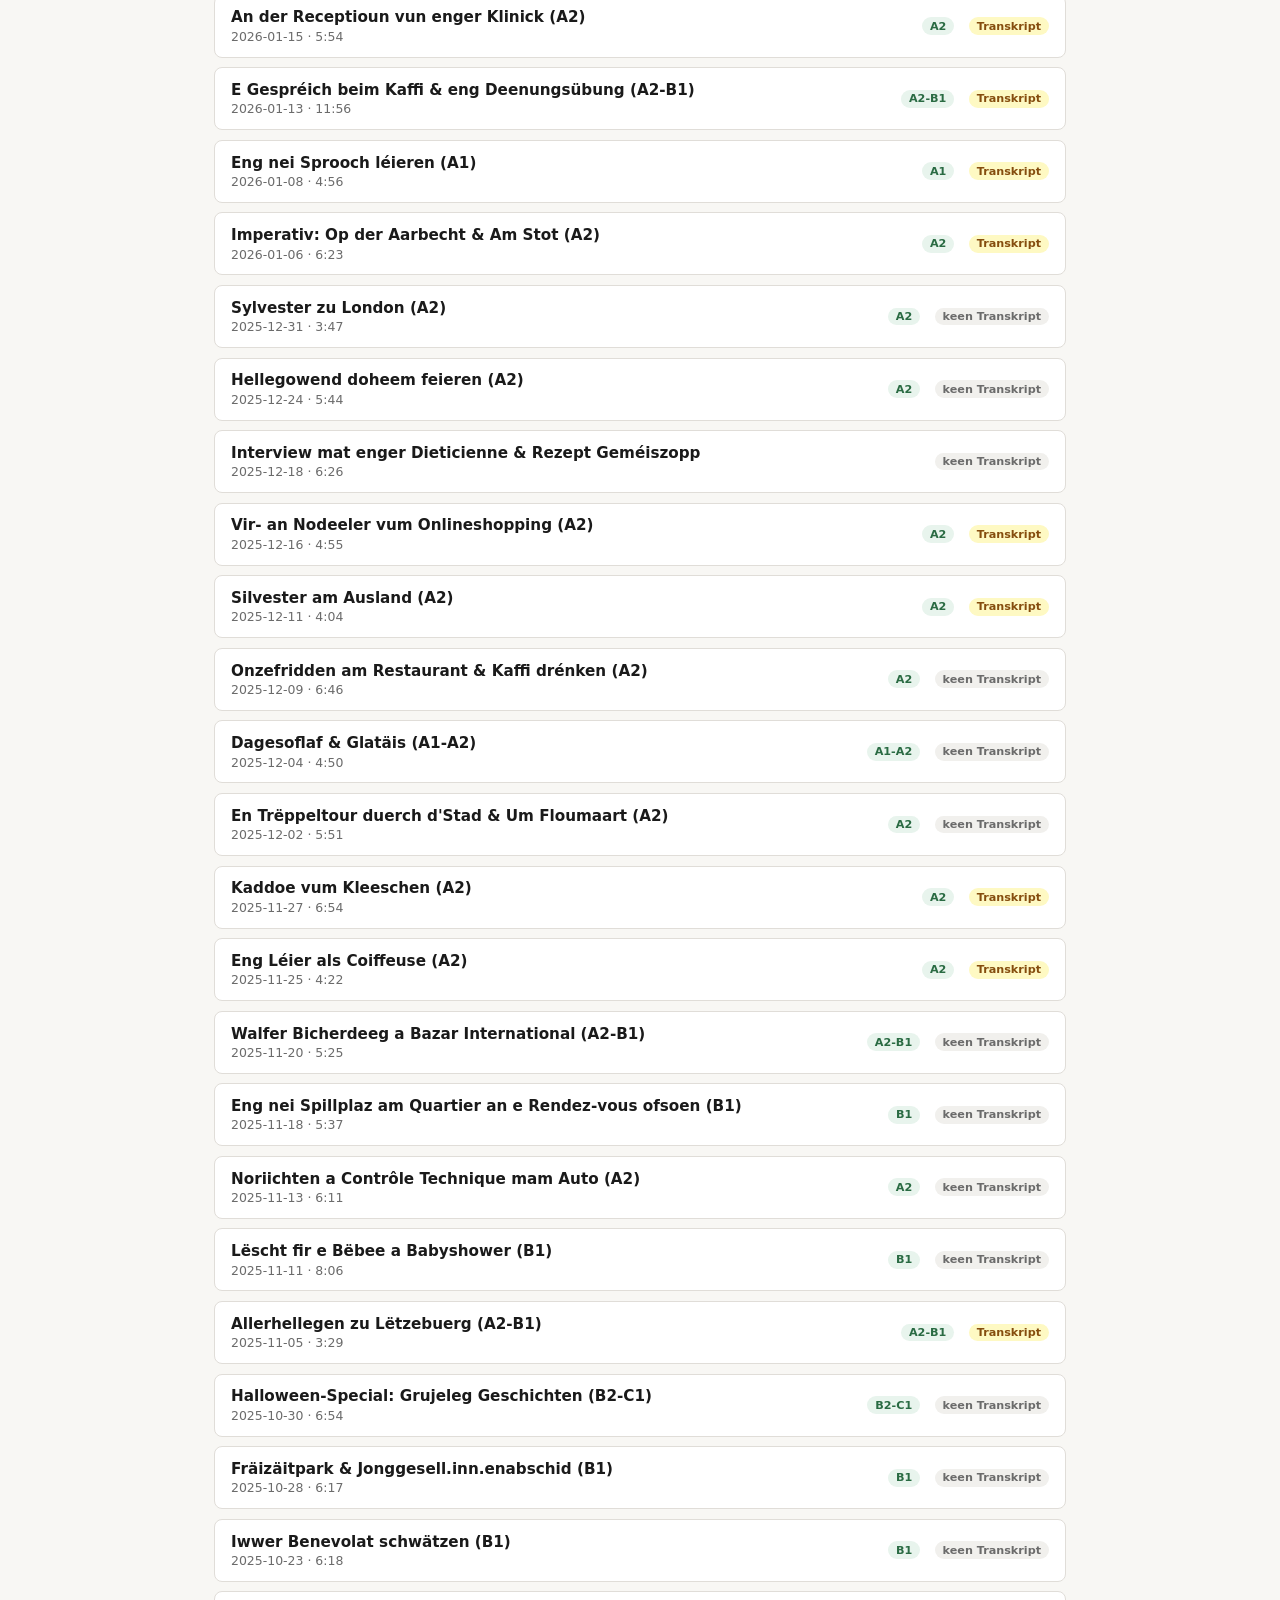
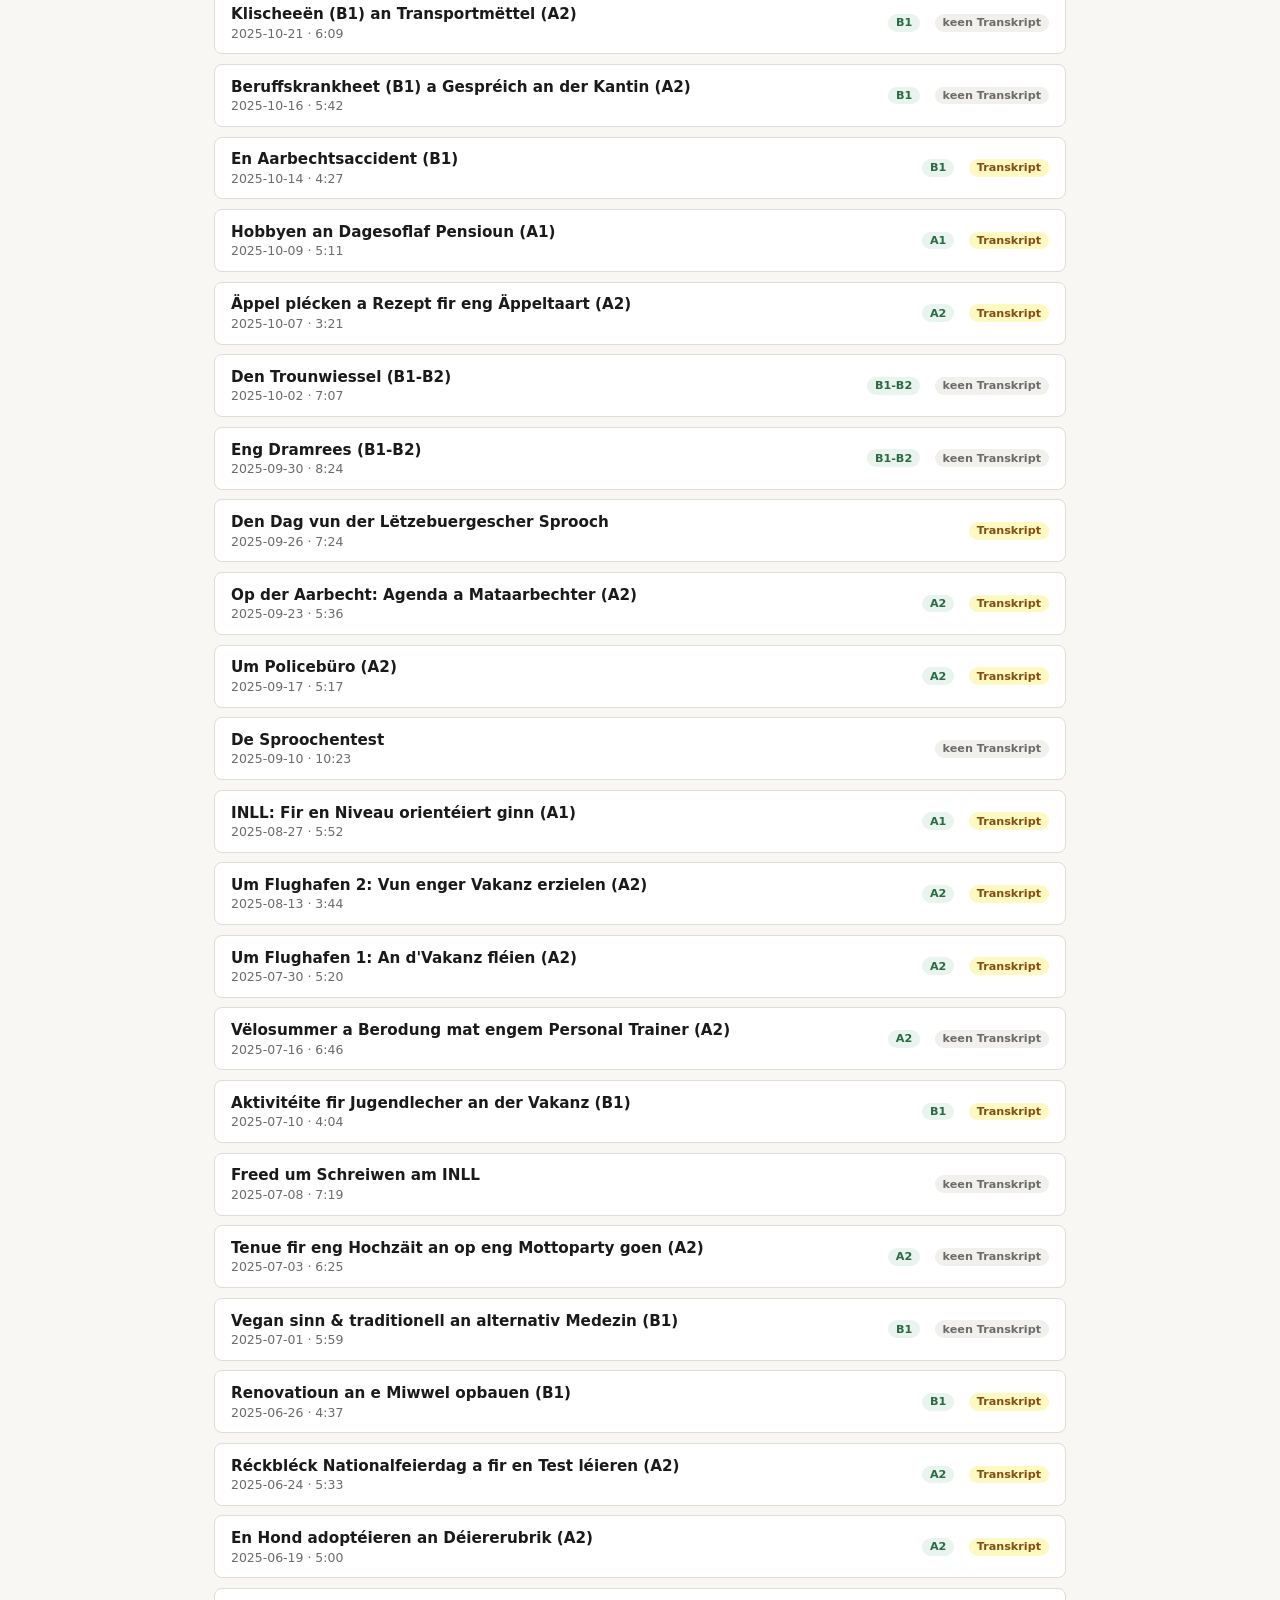
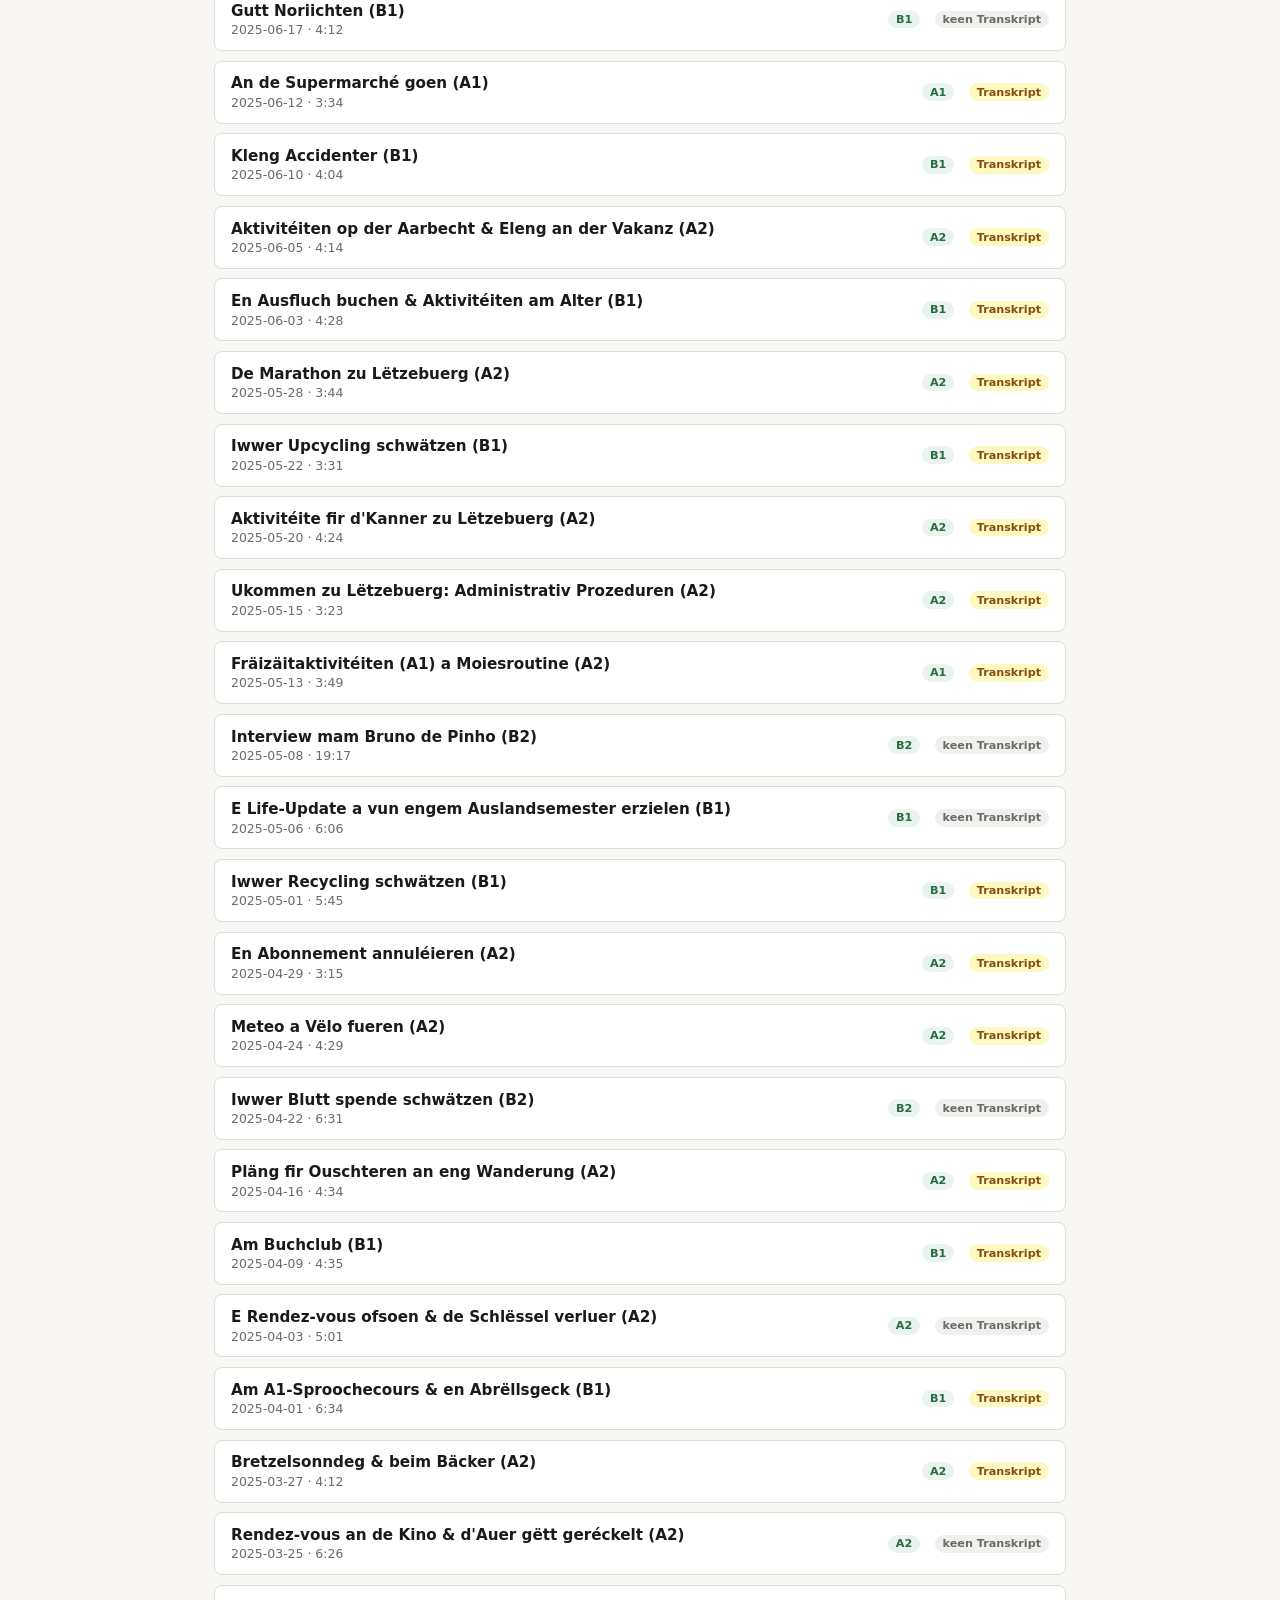
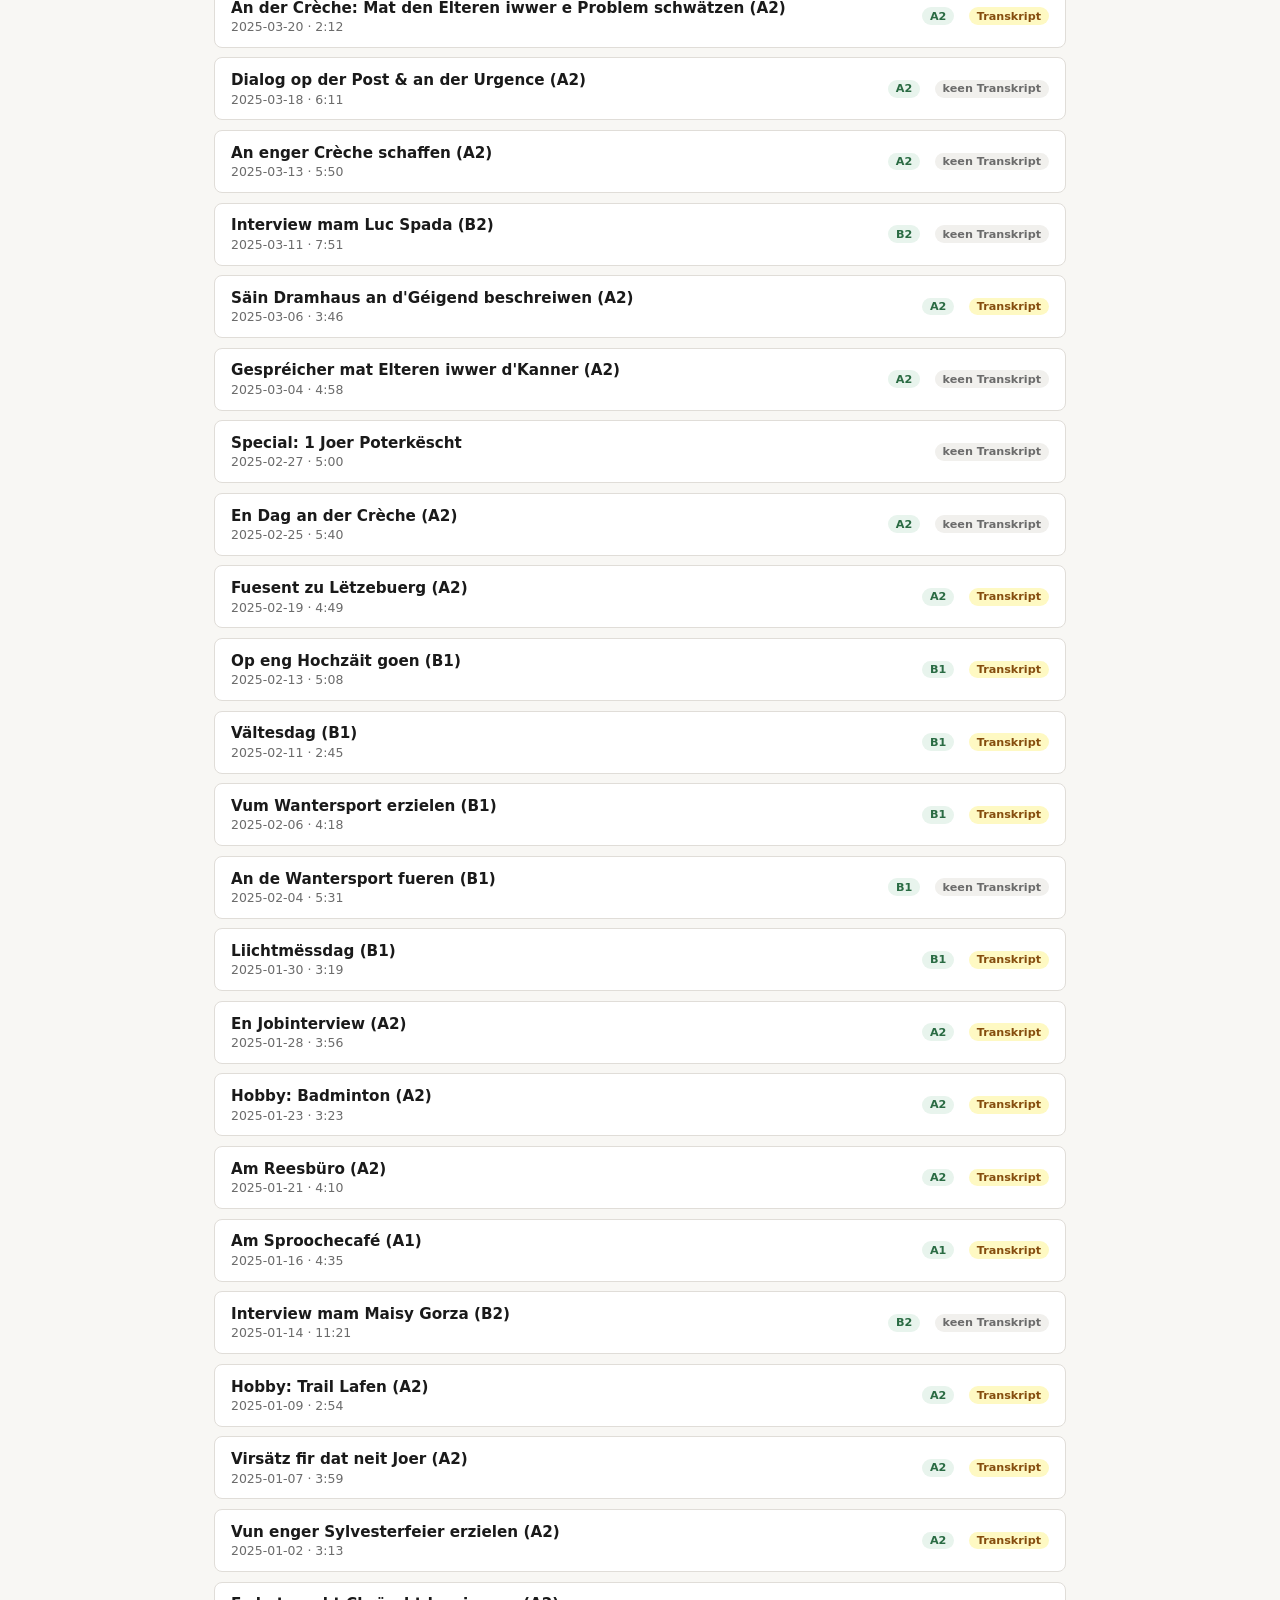
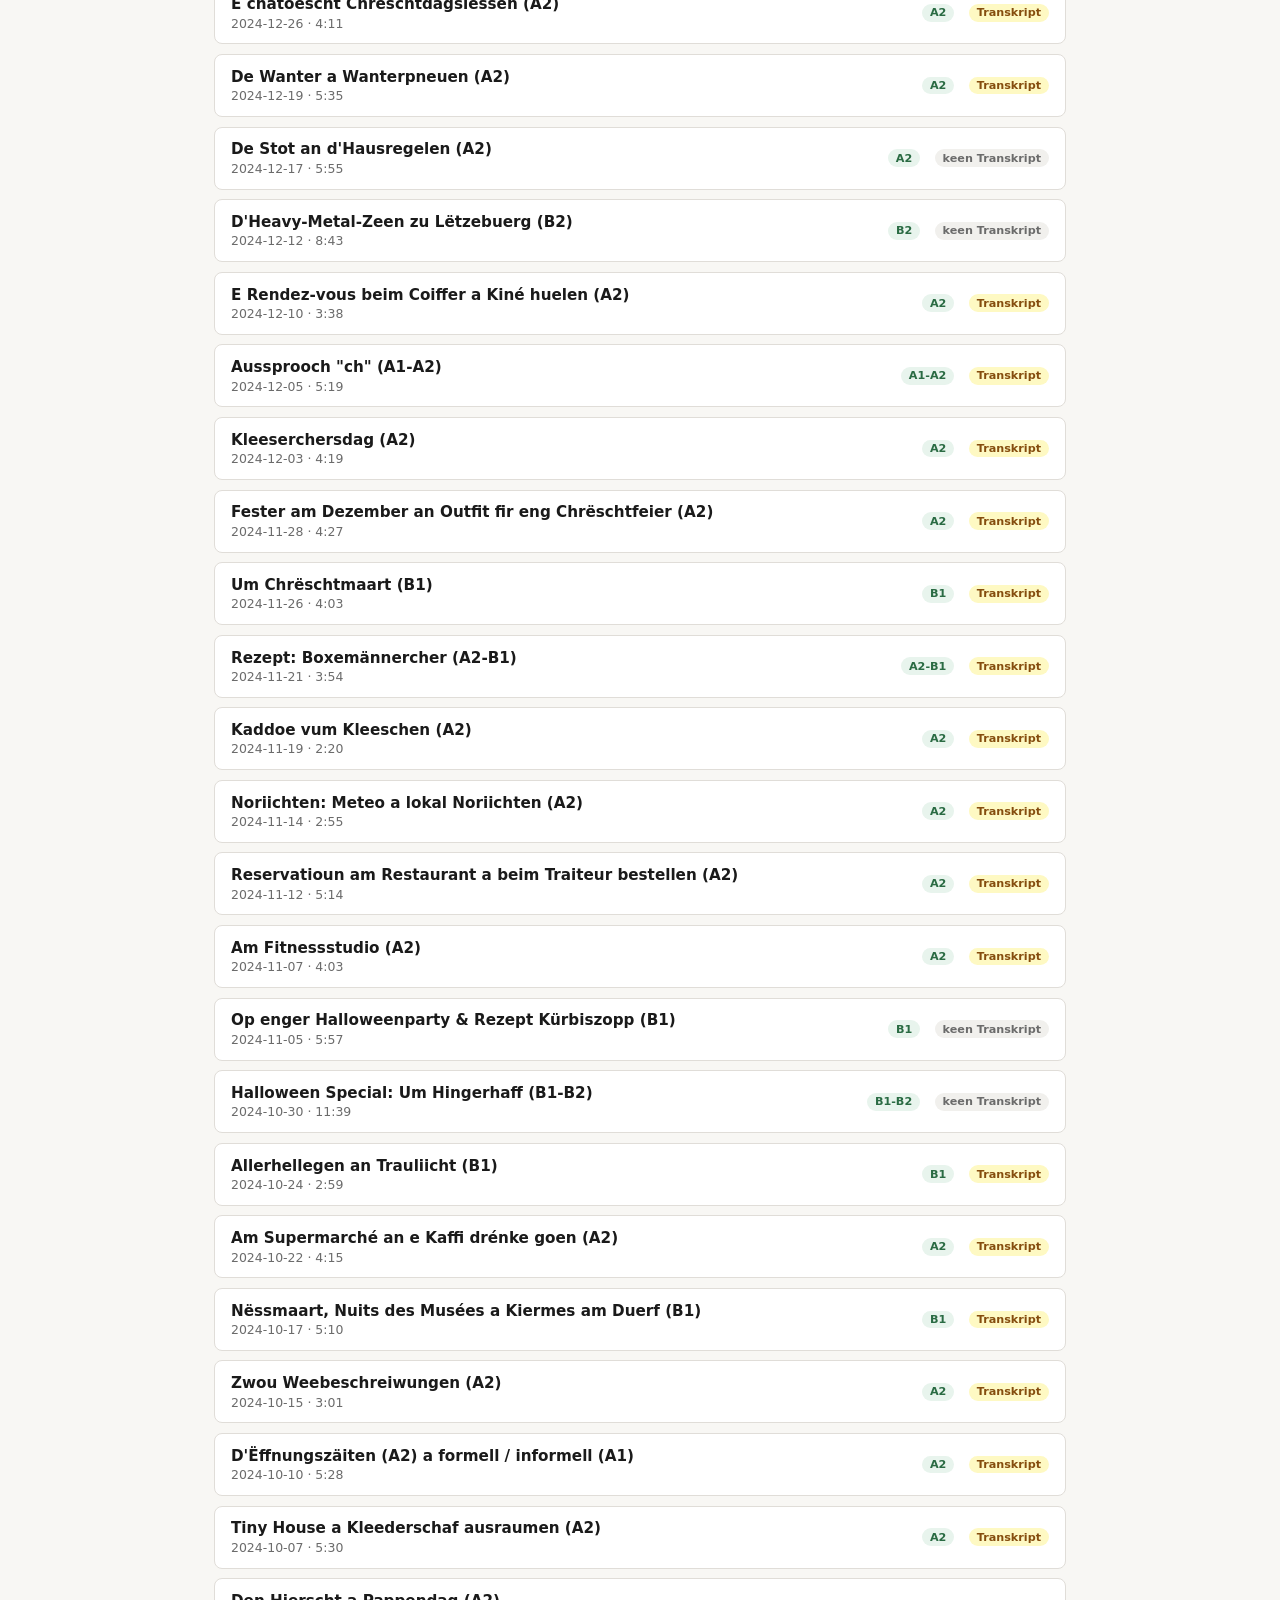
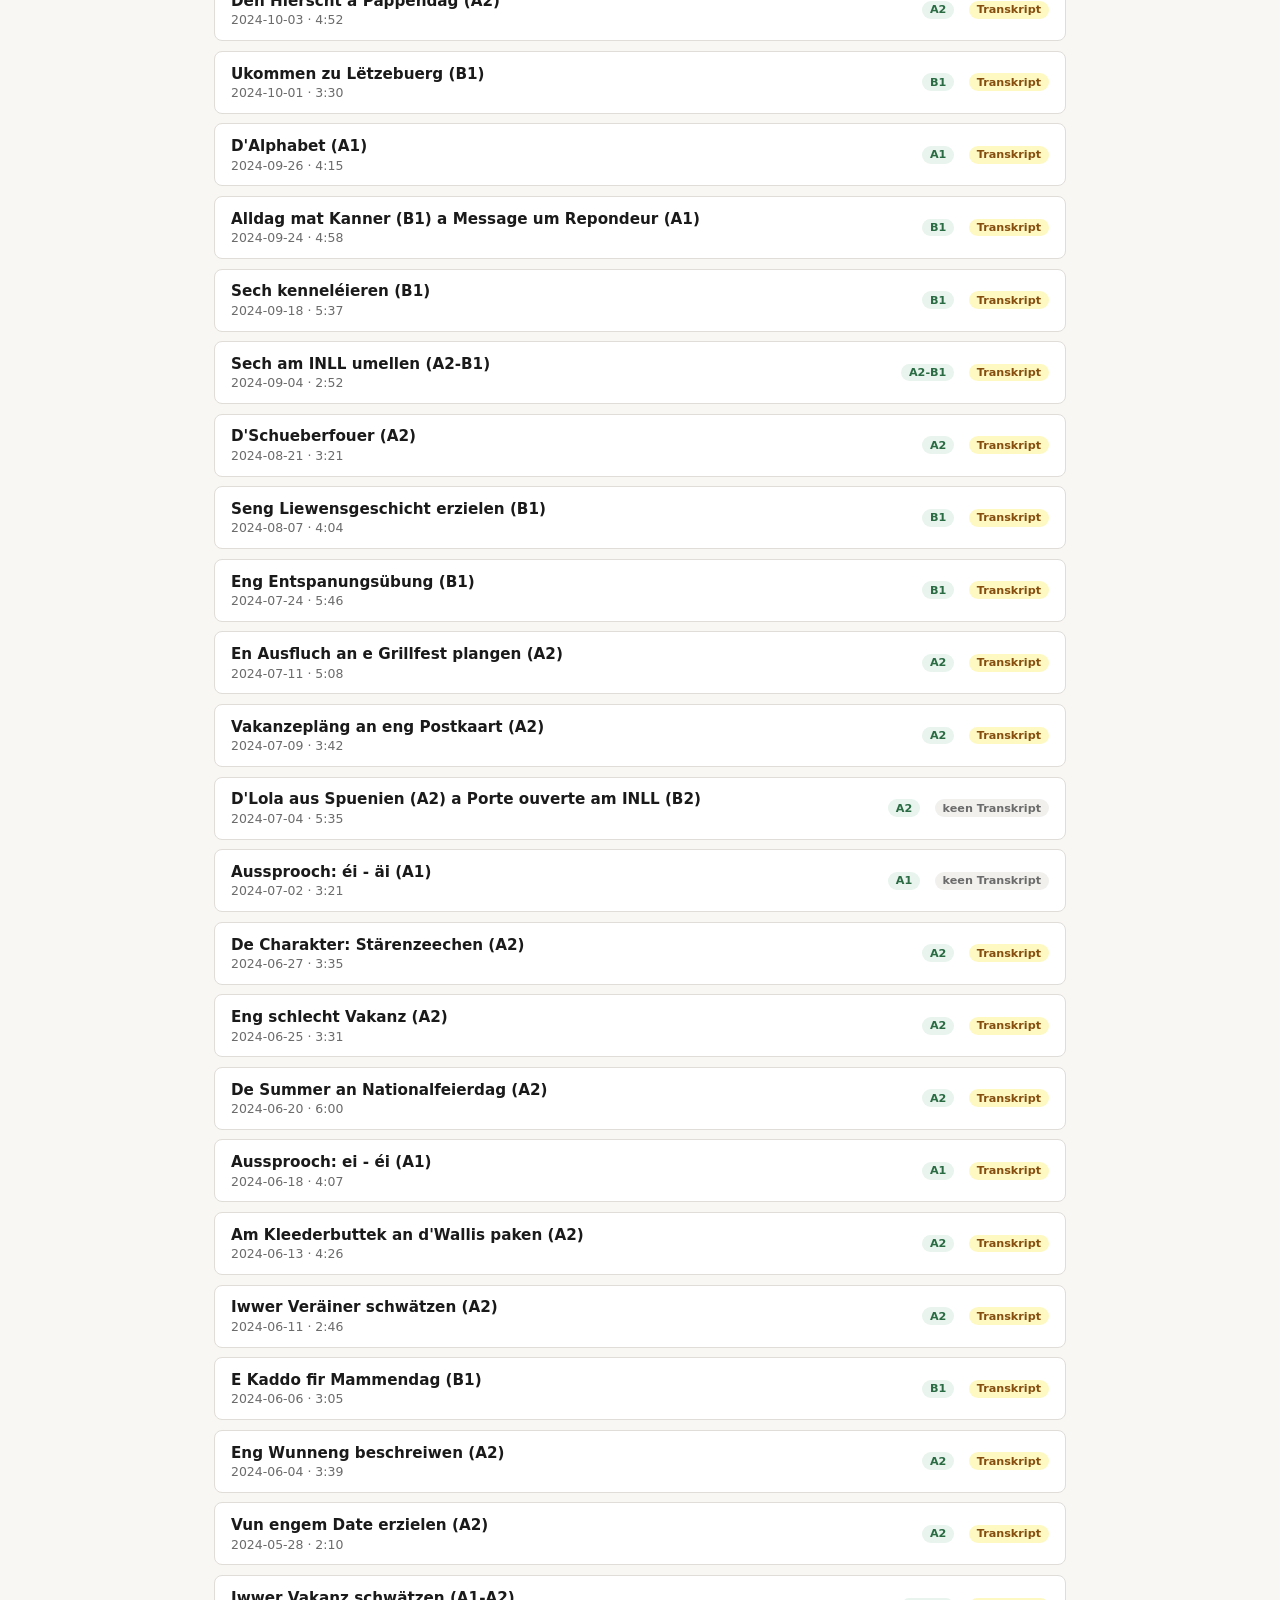
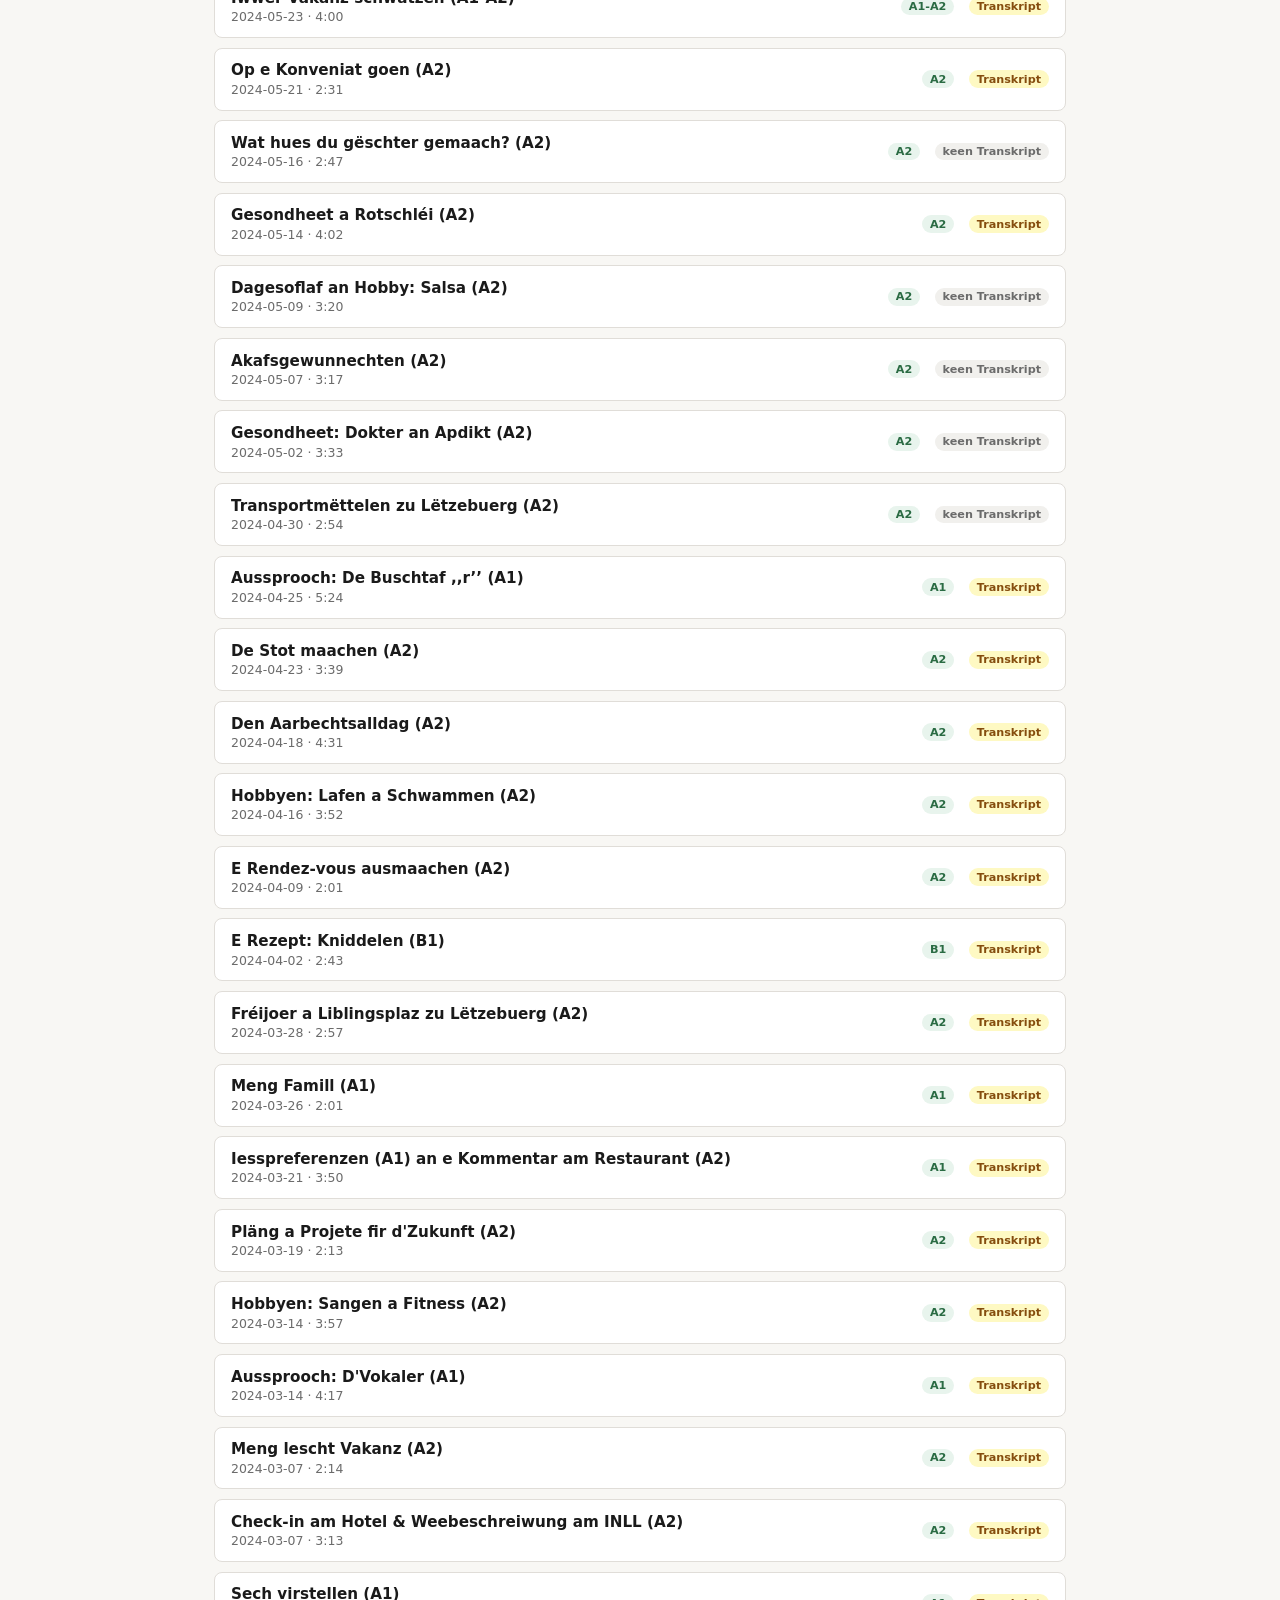
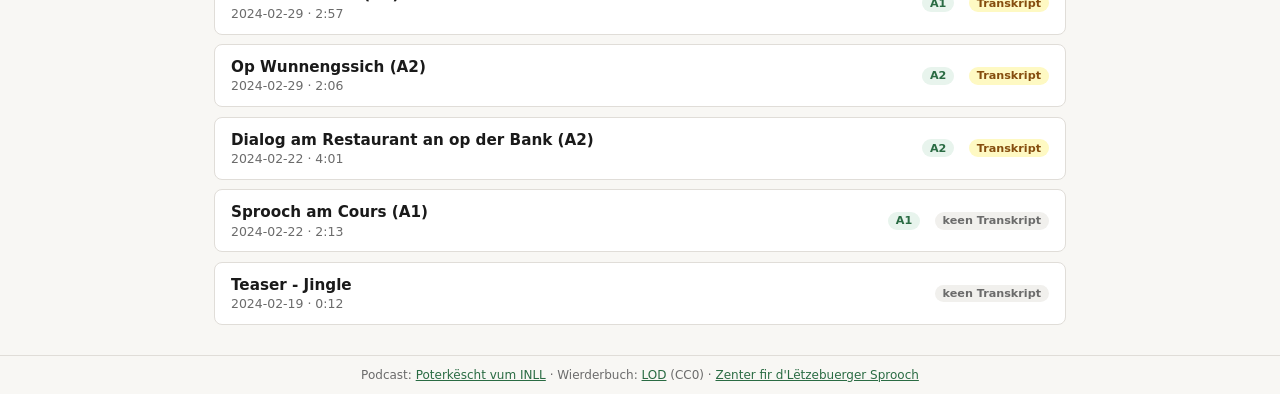
==== commit 026a9a58: "Making interface changes and adding 5 episode transcripts Make the audio player to be sticky at the " ====
--- a/inll-podcast-with-transcript-highlight/index.html
+++ b/inll-podcast-with-transcript-highlight/index.html
@@ -3,7 +3,7 @@
 <head>
 <meta charset="UTF-8">
 <meta name="viewport" content="width=device-width, initial-scale=1">
-<title>Poterkëscht — Podcast mat Transkripter</title>
+<title>Poterkëscht — Podcast mat Transkripter a Bedeitungen</title>
 <style>
   :root {
     --bg:         #f8f7f4;
@@ -139,9 +139,20 @@
   #backBtn:hover { text-decoration: underline; }
 
   .ep-head h2 { font-size: 1.25rem; margin-bottom: 0.25rem; }
-  .ep-head .ep-meta { margin-bottom: 0.9rem; }
-
-  audio { width: 100%; margin: 0.4rem 0 0.6rem; }
+  .ep-head .ep-meta { margin-bottom: 0.5rem; }
+
+  .sticky-player {
+    position: sticky;
+    top: 0;
+    z-index: 50;
+    background: var(--bg);
+    padding: 0.85rem 0 0.9rem;
+    border-bottom: 1px solid var(--border);
+    box-shadow: 0 2px 8px rgba(0,0,0,0.07);
+    margin-bottom: 0.9rem;
+  }
+
+  audio { width: 100%; margin: 0; }
 
   .ext-links { font-size: 0.82rem; margin-bottom: 1rem; }
   .ext-links a { color: var(--accent); }
@@ -302,12 +313,44 @@
     border-top: 1px solid var(--border);
   }
   footer a { color: var(--accent); }
+
+  /* ── Notice banner ── */
+  .notice-banner {
+    background: var(--accent-light);
+    border: 1px solid #b8dfc9;
+    border-left: 3px solid var(--accent);
+    border-radius: var(--radius);
+    padding: 0.75rem 1rem;
+    margin-bottom: 1.25rem;
+    font-size: 0.84rem;
+    line-height: 1.55;
+    color: var(--text);
+  }
+  .notice-row {
+    display: flex;
+    align-items: flex-start;
+    gap: 0.5rem;
+    padding: 0.1rem 0;
+  }
+  .notice-flag {
+    width: 18px;
+    flex-shrink: 0;
+    margin-top: 2px;
+    border-radius: 2px;
+  }
+  .notice-divider {
+    border: none;
+    border-top: 1px solid #b8dfc9;
+    margin: 0.55rem 0;
+  }
+  .notice-request { color: var(--text-muted); }
+  .notice-request a { color: var(--accent); }
 </style>
 </head>
 <body>
 
 <header>
-  <h1>Poterkëscht — Lauschteren &amp; Liesen</h1>
+  <h1>Poterkëscht — Lauschteren, Liesen &amp; Bedeitungen</h1>
   <span id="statusMsg"></span>
   <div class="lang-group">
     <button class="lang-btn active" data-lang="en">EN</button>
@@ -316,6 +359,33 @@
 </header>
 
 <main>
+  <div class="notice-banner">
+    <div class="notice-row">
+      <img class="notice-flag" src="https://flagcdn.com/w40/lu.png" alt="LU">
+      <span>D'Bedeitunge sinn op Wuertniveau — trennbar Wierder ginn net gutt iwwersat.</span>
+    </div>
+    <div class="notice-row">
+      <img class="notice-flag" src="https://flagcdn.com/w40/gb.png" alt="EN">
+      <span>Meanings are at the word level — separable words may not translate well.</span>
+    </div>
+    <div class="notice-row">
+      <img class="notice-flag" src="https://flagcdn.com/w40/fr.png" alt="FR">
+      <span>Le sens est au niveau du mot — les mots séparables peuvent mal se traduire.</span>
+    </div>
+    <hr class="notice-divider">
+    <div class="notice-row notice-request">
+      <img class="notice-flag" src="https://flagcdn.com/w40/lu.png" alt="LU">
+      <span>Feelt en Transkript? Schreift dem Admin fir en unzefroen.</span>
+    </div>
+    <div class="notice-row notice-request">
+      <img class="notice-flag" src="https://flagcdn.com/w40/gb.png" alt="EN">
+      <span>Missing a transcript? Contact the admin to request one.</span>
+    </div>
+    <div class="notice-row notice-request">
+      <img class="notice-flag" src="https://flagcdn.com/w40/fr.png" alt="FR">
+      <span>Une transcription manque ? Contactez l'admin pour en faire la demande.</span>
+    </div>
+  </div>
   <!-- ── List view ── -->
   <div id="listView">
     <div class="list-toolbar">
@@ -328,11 +398,13 @@
   <!-- ── Episode view ── -->
   <div id="epView" style="display:none">
     <button id="backBtn">← All Episoden</button>
-    <div class="ep-head">
-      <h2 id="epTitle"></h2>
-      <div class="ep-meta" id="epMeta"></div>
+    <div class="sticky-player">
+      <div class="ep-head">
+        <h2 id="epTitle"></h2>
+        <div class="ep-meta" id="epMeta"></div>
+      </div>
+      <audio id="epAudio" controls preload="none"></audio>
     </div>
-    <audio id="epAudio" controls preload="none"></audio>
     <div class="ext-links" id="epLinks"></div>
     <div class="ep-intro" id="epIntro"></div>
     <div class="transcript" id="epTranscript" style="display:none"></div>
@@ -382,6 +454,7 @@
 let formsLoading = false;
 let CURRENT_EP   = null;     // currently open episode object
 let LEVEL_FILTER = null;
+let listScrollY  = 0;        // saved scroll position for back-navigation
 const MAX_SHOWN = 5;
 
 const EPISODES = window.PODCAST_EPISODES || [];
@@ -548,6 +621,7 @@
 
 // ── Episode view ──────────────────────────────────────────────────────────────
 function openEpisode(ep) {
+  listScrollY = window.scrollY;          // remember where we were in the list
   CURRENT_EP = ep;
   document.getElementById('listView').style.display = 'none';
   document.getElementById('epView').style.display   = '';
@@ -602,6 +676,7 @@
   document.getElementById('epView').style.display   = 'none';
   document.getElementById('listView').style.display = '';
   setStatus('');
+  requestAnimationFrame(() => window.scrollTo(0, listScrollY));
 }
 
 function renderTranscript() {
